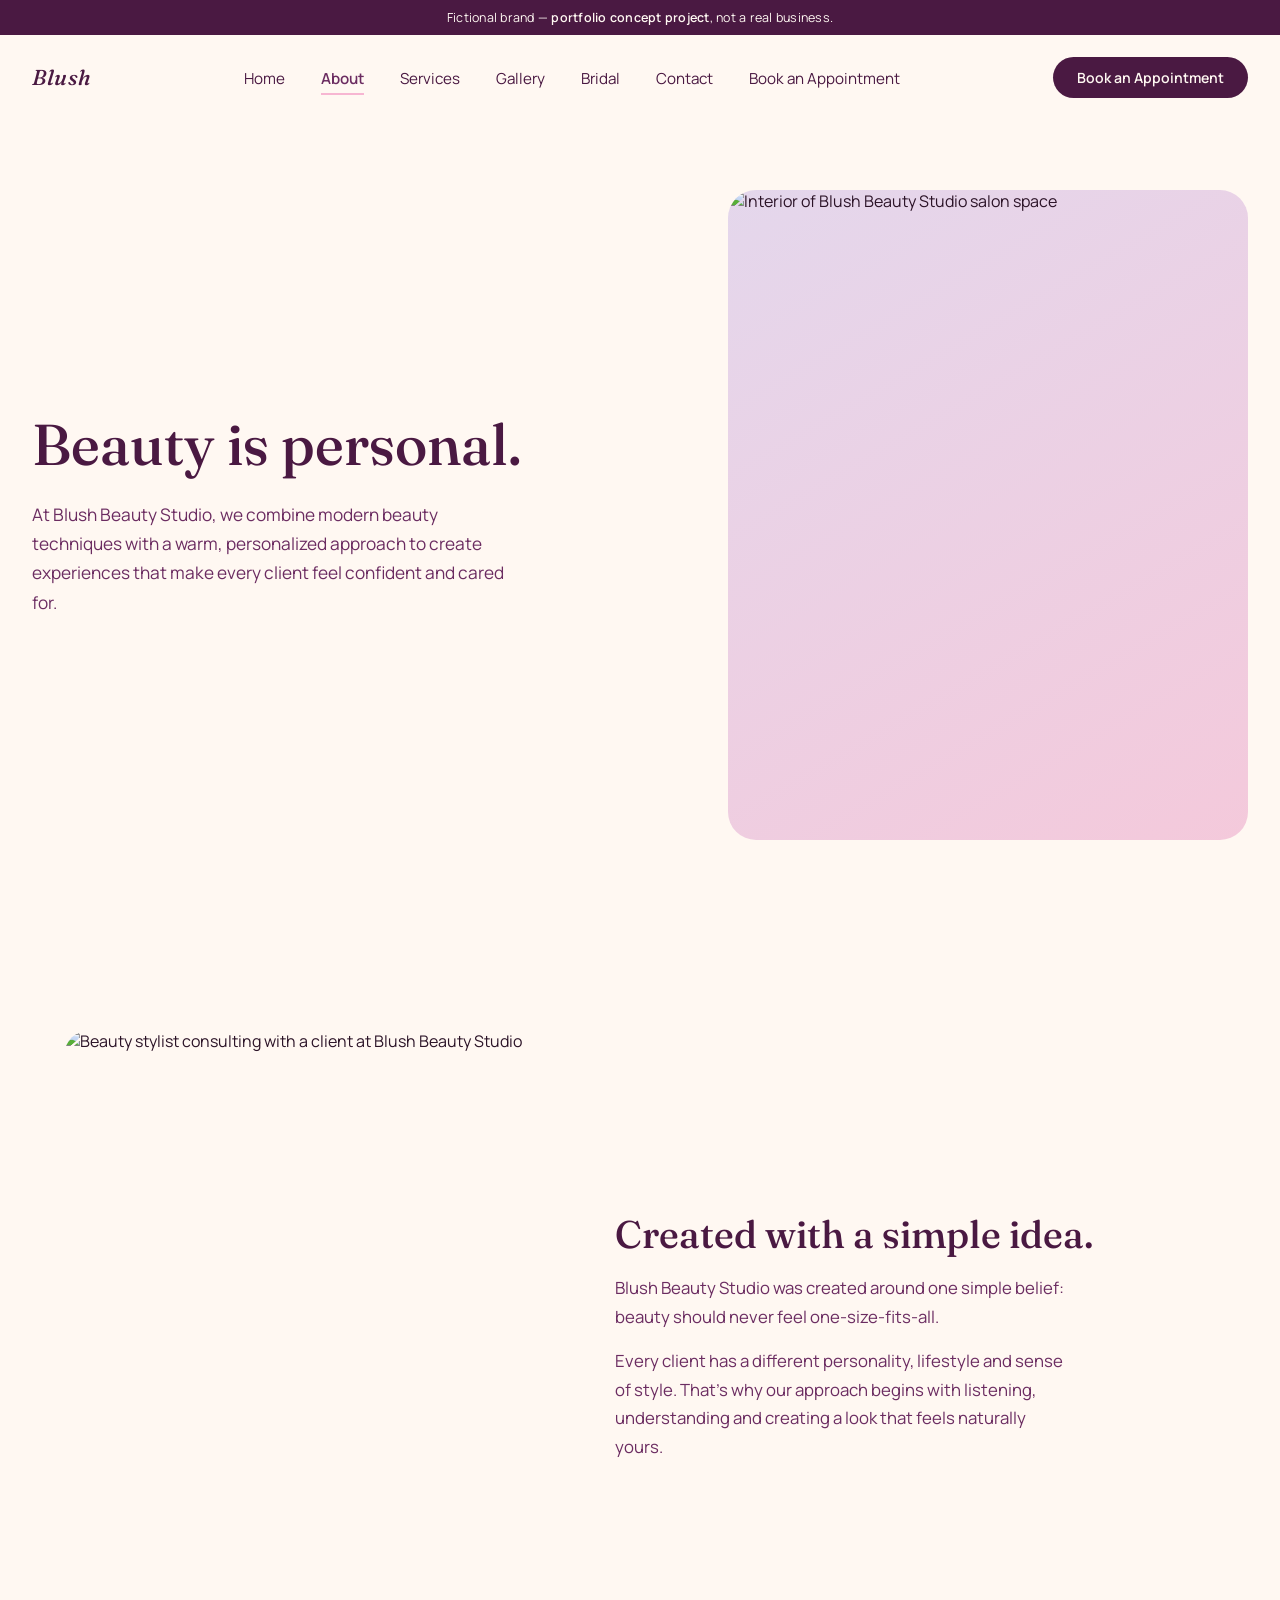
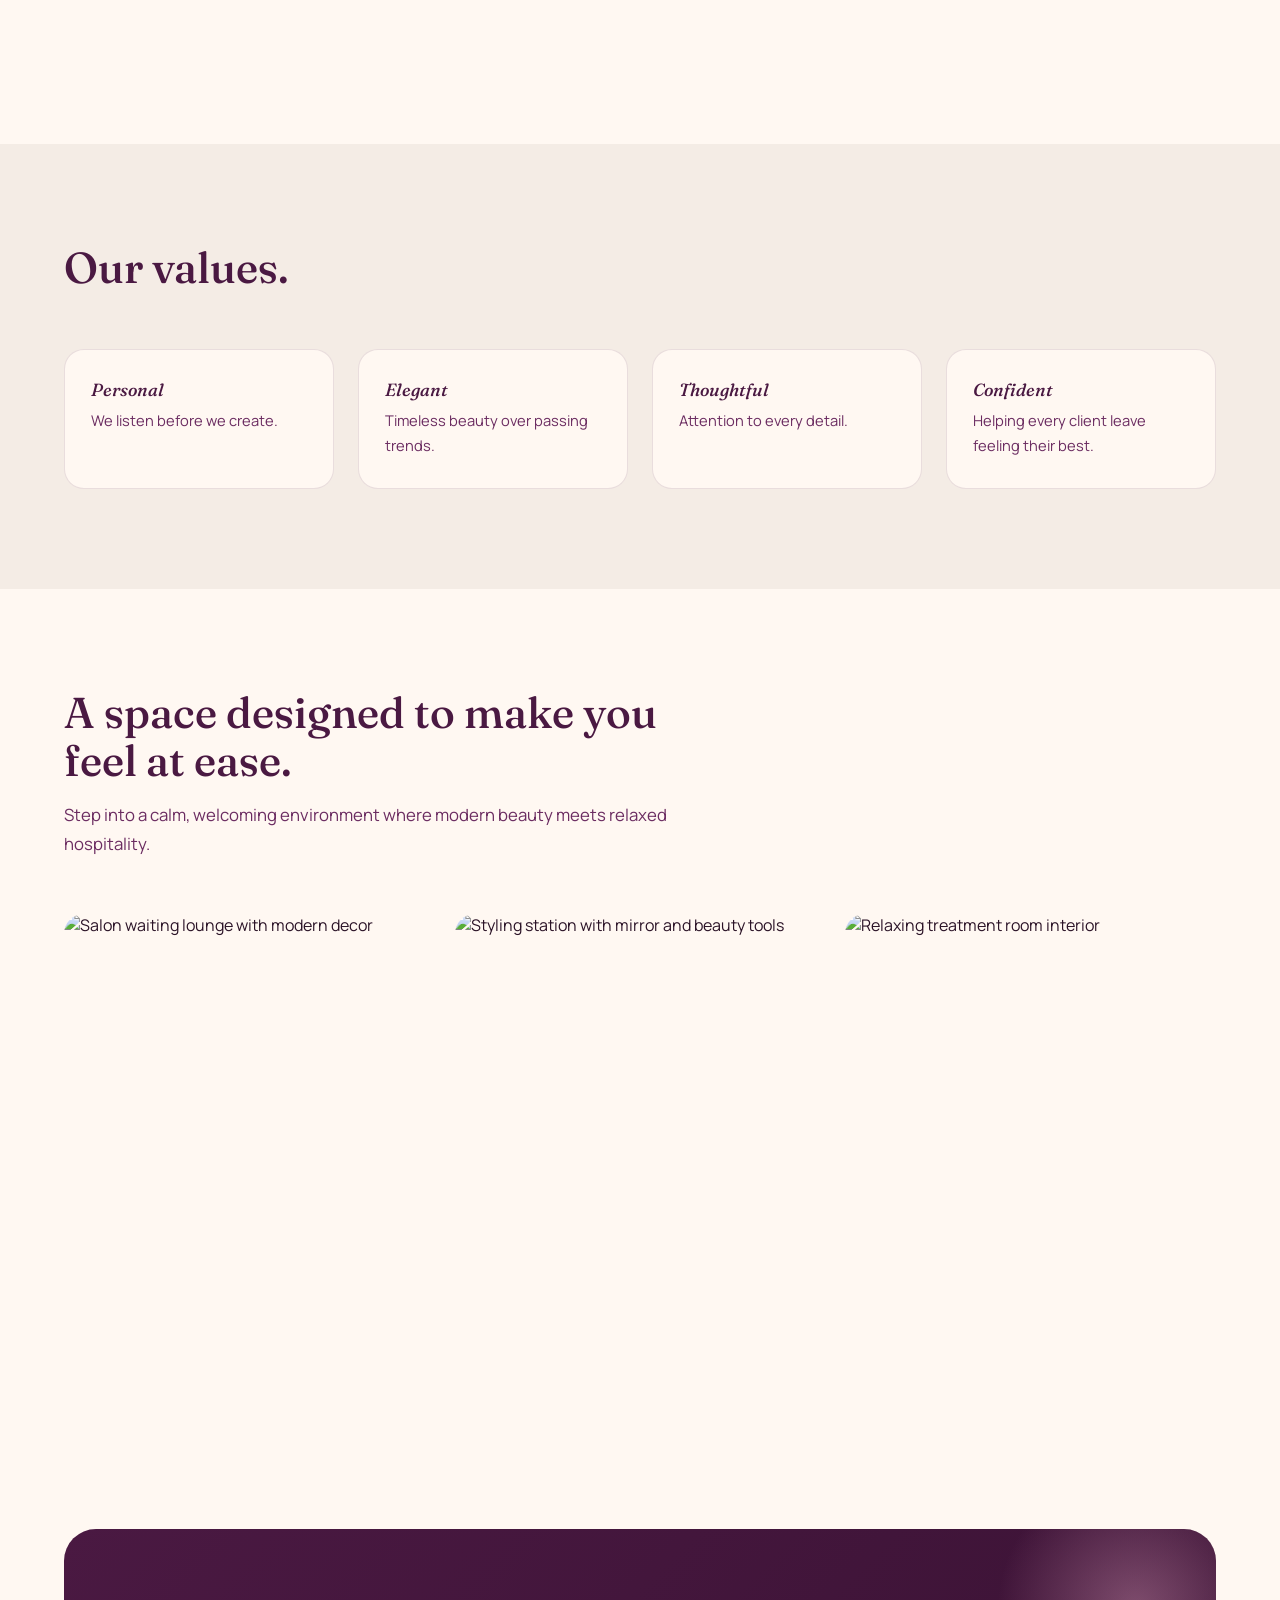
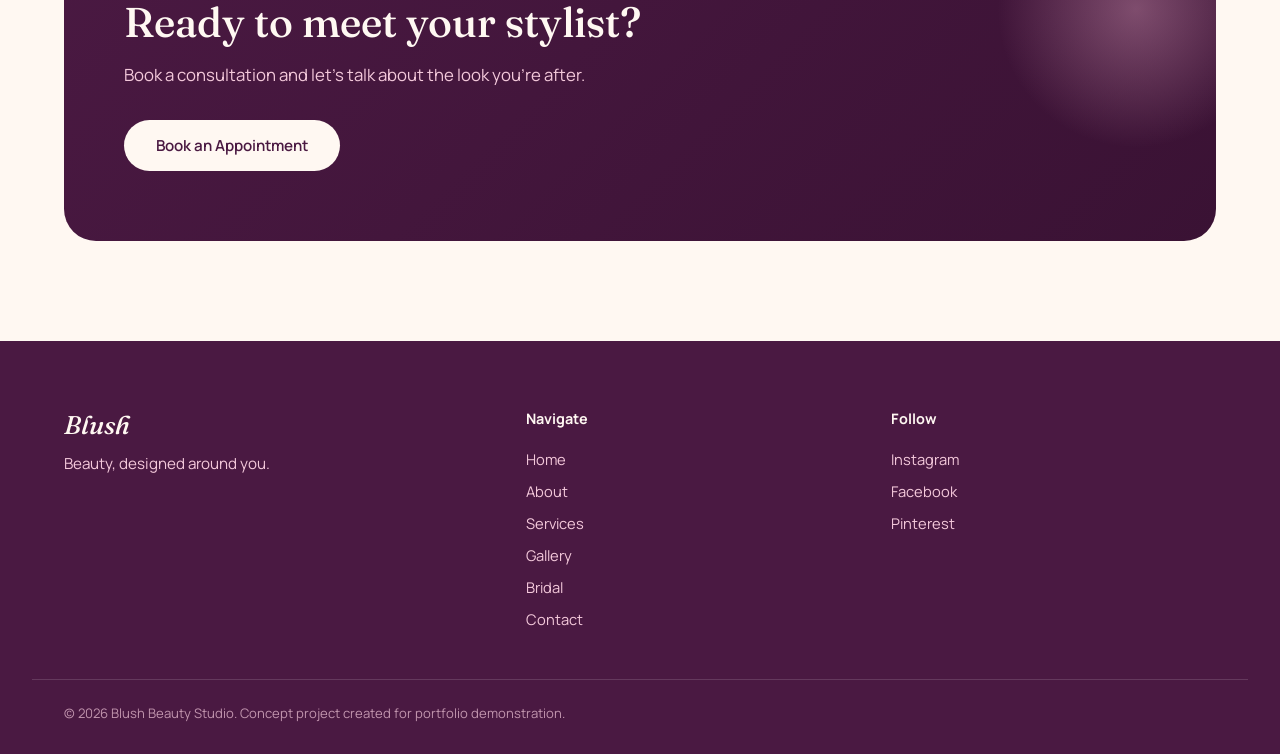
==== about.html @ 80324c6f "first commit" ====
<!doctype html>
<html lang="en">
  <head>
    <meta charset="UTF-8" />
    <meta name="viewport" content="width=device-width, initial-scale=1.0" />
    <title>About — Blush Beauty Studio</title>
    <link rel="stylesheet" href="css/style.css" />
  </head>
  <body>
    <div class="concept-banner">
      Fictional brand — <strong>portfolio concept project</strong>, not a real
      business.
    </div>

    <header>
      <nav class="site-nav">
        <a href="index.html" class="brand">Blush</a>
        <ul class="nav-links">
          <li><a href="index.html">Home</a></li>
          <li><a href="about.html" class="active">About</a></li>
          <li><a href="services.html">Services</a></li>
          <li><a href="gallery.html">Gallery</a></li>
          <li><a href="bridal.html">Bridal</a></li>
          <li><a href="contact.html">Contact</a></li>
          <li>
            <a href="contact.html" class="nav-cta-mobile"
              >Book an Appointment</a
            >
          </li>
        </ul>
        <a href="contact.html" class="nav-cta">Book an Appointment</a>
        <button class="nav-toggle" aria-label="Toggle menu">
          <span></span><span></span><span></span>
        </button>
      </nav>
    </header>

    <main>
      <section class="page-hero hero-reveal reveal">
        <div class="copy">
          <h1>Beauty is personal.</h1>
          <p>
            At Blush Beauty Studio, we combine modern beauty techniques with a
            warm, personalized approach to create experiences that make every
            client feel confident and cared for.
          </p>
        </div>
        <div class="media">
          <!-- Replace with: about-hero.jpg (1920x1000) -->
          <img
            src="https://i.pinimg.com/736x/67/24/7a/67247a340762b5713df245787e3d7a19.jpg"
            alt="Interior of Blush Beauty Studio salon space"
          />
        </div>
      </section>

      <section class="section">
        <div class="wrap intro-split reveal">
          <div class="copy" style="order: 2">
            <h2>Created with a simple idea.</h2>
            <p>
              Blush Beauty Studio was created around one simple belief: beauty
              should never feel one-size-fits-all.
            </p>
            <p style="margin-top: 16px">
              Every client has a different personality, lifestyle and sense of
              style. That's why our approach begins with listening,
              understanding and creating a look that feels naturally yours.
            </p>
          </div>
          <div class="media" style="order: 1">
            <!-- Replace with: about-story.jpg (800x1000) -->
            <img
              src="https://i.pinimg.com/736x/90/01/ba/9001bab075b74a678b6148d2be72bc23.jpg"
              alt="Beauty stylist consulting with a client at Blush Beauty Studio"
            />
          </div>
        </div>
      </section>

      <section class="section neutral">
        <div class="wrap">
          <div class="section-head reveal"><h2>Our values.</h2></div>
          <div class="card-grid reveal-stagger reveal">
            <div class="value-card">
              <h3>Personal</h3>
              <p>We listen before we create.</p>
            </div>
            <div class="value-card">
              <h3>Elegant</h3>
              <p>Timeless beauty over passing trends.</p>
            </div>
            <div class="value-card">
              <h3>Thoughtful</h3>
              <p>Attention to every detail.</p>
            </div>
            <div class="value-card">
              <h3>Confident</h3>
              <p>Helping every client leave feeling their best.</p>
            </div>
          </div>
        </div>
      </section>

      <section class="section">
        <div class="wrap">
          <div class="section-head reveal">
            <h2>A space designed to make you feel at ease.</h2>
            <p>
              Step into a calm, welcoming environment where modern beauty meets
              relaxed hospitality.
            </p>
          </div>
          <div class="card-grid cols-3 reveal-stagger reveal" style="gap: 20px">
            <div
              style="border-radius: 20px; overflow: hidden; aspect-ratio: 3/4"
            >
              <!-- Replace with: studio-interior-1.jpg -->
              <img
                src="https://i.pinimg.com/1200x/96/d8/fe/96d8fe6981b5cbb96bf2c411d0aa2d45.jpg"
                alt="Salon waiting lounge with modern decor"
                style="width: 100%; height: 100%; object-fit: cover"
              />
            </div>
            <div
              style="border-radius: 20px; overflow: hidden; aspect-ratio: 3/4"
            >
              <!-- Replace with: studio-interior-2.jpg -->
              <img
                src="https://i.pinimg.com/1200x/57/a5/d7/57a5d7e289c729a6f6707679792bd7af.jpg"
                alt="Styling station with mirror and beauty tools"
                style="width: 100%; height: 100%; object-fit: cover"
              />
            </div>
            <div
              style="border-radius: 20px; overflow: hidden; aspect-ratio: 3/4"
            >
              <!-- Replace with: studio-interior-3.jpg -->
              <img
                src="https://i.pinimg.com/736x/b1/0e/e1/b10ee1a598ccfbefe03b6f130de6119e.jpg"
                alt="Relaxing treatment room interior"
                style="width: 100%; height: 100%; object-fit: cover"
              />
            </div>
          </div>
        </div>
      </section>

      <section class="section" style="padding-top: 20px">
        <div class="wrap">
          <div class="cta-band reveal">
            <h2>Ready to meet your stylist?</h2>
            <p>
              Book a consultation and let's talk about the look you're after.
            </p>
            <div class="btn-row">
              <a href="contact.html" class="btn btn-light"
                >Book an Appointment</a
              >
            </div>
          </div>
        </div>
      </section>
    </main>

    <footer class="site-footer">
      <div class="wrap footer-top">
        <div class="footer-brand">
          <h3>Blush</h3>
          <p>Beauty, designed around you.</p>
        </div>
        <div class="footer-col">
          <h4>Navigate</h4>
          <a href="index.html">Home</a><a href="about.html">About</a
          ><a href="services.html">Services</a>
          <a href="gallery.html">Gallery</a><a href="bridal.html">Bridal</a
          ><a href="contact.html">Contact</a>
        </div>
        <div class="footer-col">
          <h4>Follow</h4>
          <a href="#">Instagram</a><a href="#">Facebook</a
          ><a href="#">Pinterest</a>
        </div>
      </div>
      <div class="wrap footer-bottom">
        <p>
          © 2026 Blush Beauty Studio. Concept project created for portfolio
          demonstration.
        </p>
      </div>
    </footer>

    <script src="js/main.js"></script>
  </body>
</html>
---- css/style.css ----
/* =========================================================
   BLUSH BEAUTY STUDIO — shared stylesheet
   Portfolio concept project (fictional brand)
   ========================================================= */

@import url("https://fonts.googleapis.com/css2?family=Fraunces:ital,opsz,wght@0,9..144,300;0,9..144,400;0,9..144,500;0,9..144,600;1,9..144,400;1,9..144,500&family=Manrope:wght@400;500;600;700&display=swap");

:root {
  /* ---- palette ---- */
  --cream: #fff8f2;
  --cream-deep: #f7efe6;
  --neutral: #f4ece5;
  --plum: #4a1942;
  --plum-soft: #6b2c61;
  --pink: #f7b6d2;
  --pink-dim: #f4c9db;
  --lavender: #cdb4db;
  --lavender-dim: #e4d7ec;
  --ink: #2b1327;
  --line: rgba(74, 25, 66, 0.12);

  /* ---- type ---- */
  --serif: "Fraunces", "Iowan Old Style", serif;
  --sans: "Manrope", -apple-system, BlinkMacSystemFont, "Segoe UI", sans-serif;

  /* ---- motion ---- */
  --ease: cubic-bezier(0.22, 0.7, 0.2, 1);
}

* {
  box-sizing: border-box;
}
html {
  scroll-behavior: smooth;
}
body {
  margin: 0;
  font-family: var(--sans);
  color: var(--ink);
  background: var(--cream);
  -webkit-font-smoothing: antialiased;
  overflow-x: hidden;
}
img {
  max-width: 100%;
  display: block;
}
a {
  color: inherit;
  text-decoration: none;
}
ul {
  margin: 0;
  padding: 0;
  list-style: none;
}
button {
  font-family: inherit;
  cursor: pointer;
  border: none;
  background: none;
}
h1,
h2,
h3,
h4 {
  font-family: var(--serif);
  margin: 0;
  font-weight: 500;
  color: var(--plum);
  line-height: 1.12;
}
p {
  margin: 0;
  line-height: 1.7;
}

@media (prefers-reduced-motion: reduce) {
  * {
    animation-duration: 0.001ms !important;
    animation-iteration-count: 1 !important;
    transition-duration: 0.001ms !important;
    scroll-behavior: auto !important;
  }
}

:focus-visible {
  outline: 2px solid var(--plum);
  outline-offset: 3px;
  border-radius: 2px;
}

.wrap {
  max-width: 1240px;
  margin: 0 auto;
  padding: 0 32px;
}
@media (max-width: 640px) {
  .wrap {
    padding: 0 22px;
  }
}

.eyebrow-mark {
  color: var(--plum-soft);
}

/* ---------------------------------------------------------
   PORTFOLIO NOTICE BANNER
   --------------------------------------------------------- */
.concept-banner {
  background: var(--plum);
  color: var(--cream);
  text-align: center;
  font-size: 0.78rem;
  letter-spacing: 0.02em;
  padding: 9px 20px;
  font-family: var(--sans);
}
.concept-banner strong {
  font-weight: 600;
}

/* ---------------------------------------------------------
   NAVIGATION
   --------------------------------------------------------- */
.site-nav {
  position: sticky;
  top: 0;
  z-index: 500;
  display: flex;
  align-items: center;
  justify-content: space-between;
  padding: 22px 32px;
  transition:
    background 0.45s var(--ease),
    padding 0.45s var(--ease),
    box-shadow 0.45s var(--ease);
  background: transparent;
}
.site-nav.scrolled {
  background: rgba(255, 248, 242, 0.9);
  backdrop-filter: blur(10px);
  padding: 14px 32px;
  box-shadow: 0 1px 0 var(--line);
}
.brand {
  font-family: var(--serif);
  font-style: italic;
  font-weight: 500;
  font-size: 1.35rem;
  color: var(--plum);
  letter-spacing: 0.01em;
}
.nav-links {
  display: flex;
  gap: 36px;
  align-items: center;
}
.nav-links a {
  font-size: 0.95rem;
  color: var(--plum);
  position: relative;
  padding: 4px 0;
  transition: color 0.25s;
}
.nav-links a::after {
  content: "";
  position: absolute;
  left: 0;
  bottom: -2px;
  width: 0;
  height: 1.5px;
  background: var(--pink);
  transition: width 0.3s var(--ease);
}
.nav-links a:hover::after,
.nav-links a.active::after {
  width: 100%;
}
.nav-links a.active {
  color: var(--plum-soft);
  font-weight: 600;
}
.nav-cta {
  background: var(--plum);
  color: var(--cream);
  padding: 11px 24px;
  border-radius: 999px;
  font-size: 0.88rem;
  font-weight: 600;
  transition:
    background 0.3s,
    transform 0.3s;
}
.nav-cta:hover {
  background: var(--plum-soft);
  transform: translateY(-1px);
}

.nav-toggle {
  display: none;
  flex-direction: column;
  gap: 5px;
  width: 26px;
  z-index: 600;
}
.nav-toggle span {
  height: 2px;
  width: 100%;
  background: var(--plum);
  border-radius: 2px;
  transition:
    transform 0.3s var(--ease),
    opacity 0.3s;
}
.nav-toggle.open span:nth-child(1) {
  transform: translateY(7px) rotate(45deg);
}
.nav-toggle.open span:nth-child(2) {
  opacity: 0;
}
.nav-toggle.open span:nth-child(3) {
  transform: translateY(-7px) rotate(-45deg);
}

@media (max-width: 900px) {
  .nav-links {
    position: fixed;
    inset: 0;
    top: 0;
    background: var(--plum);
    flex-direction: column;
    justify-content: center;
    gap: 30px;
    transform: translateX(100%);
    transition: transform 0.5s var(--ease);
    z-index: 550;
  }
  .nav-links.open {
    transform: translateX(0);
  }
  .nav-links a {
    color: var(--cream);
    font-family: var(--serif);
    font-size: 1.6rem;
  }
  .nav-links a::after {
    background: var(--pink);
  }
  .nav-cta {
    display: none;
  }
  .nav-links .nav-cta-mobile {
    display: inline-block;
    background: var(--pink);
    color: var(--plum);
    margin-top: 10px;
    padding: 12px 30px;
    border-radius: 999px;
    font-family: var(--sans);
    font-size: 1rem;
  }
  .nav-toggle {
    display: flex;
  }
}

/* ---------------------------------------------------------
   BUTTONS
   --------------------------------------------------------- */
.btn {
  display: inline-flex;
  align-items: center;
  gap: 10px;
  padding: 15px 32px;
  border-radius: 999px;
  font-size: 0.95rem;
  font-weight: 600;
  transition:
    transform 0.35s var(--ease),
    background 0.35s,
    color 0.35s,
    box-shadow 0.35s;
}
.btn-primary {
  background: var(--plum);
  color: var(--cream);
}
.btn-primary:hover {
  background: var(--plum-soft);
  transform: translateY(-2px);
  box-shadow: 0 10px 24px rgba(74, 25, 66, 0.25);
}
.btn-outline {
  border: 1.5px solid var(--plum);
  color: var(--plum);
}
.btn-outline:hover {
  background: var(--plum);
  color: var(--cream);
  transform: translateY(-2px);
}
.btn-light {
  background: var(--cream);
  color: var(--plum);
}
.btn-light:hover {
  background: var(--pink);
  transform: translateY(-2px);
}
.btn-row {
  display: flex;
  gap: 16px;
  flex-wrap: wrap;
}

/* ---------------------------------------------------------
   REVEAL ANIMATION
   --------------------------------------------------------- */
.reveal {
  opacity: 0;
  transform: translateY(26px);
  transition:
    opacity 0.8s var(--ease),
    transform 0.8s var(--ease);
}
.reveal.in {
  opacity: 1;
  transform: translateY(0);
}
.reveal-stagger > * {
  opacity: 0;
  transform: translateY(20px);
  transition:
    opacity 0.7s var(--ease),
    transform 0.7s var(--ease);
}
.reveal-stagger.in > * {
  opacity: 1;
  transform: translateY(0);
}
.reveal-stagger.in > *:nth-child(1) {
  transition-delay: 0.05s;
}
.reveal-stagger.in > *:nth-child(2) {
  transition-delay: 0.15s;
}
.reveal-stagger.in > *:nth-child(3) {
  transition-delay: 0.25s;
}
.reveal-stagger.in > *:nth-child(4) {
  transition-delay: 0.35s;
}

/* ---------------------------------------------------------
   HERO (generic, page-level)
   --------------------------------------------------------- */
.page-hero {
  padding: 70px 32px 90px;
  display: grid;
  grid-template-columns: 1.1fr 0.9fr;
  gap: 60px;
  align-items: center;
}
.page-hero .copy h1 {
  font-size: clamp(2.6rem, 5vw, 3.6rem);
}
.page-hero .copy p {
  margin-top: 22px;
  font-size: 1.08rem;
  max-width: 480px;
  color: var(--plum-soft);
}
.page-hero .media {
  border-radius: 28px;
  overflow: hidden;
  position: relative;
  aspect-ratio: 4/5;
  background: linear-gradient(150deg, var(--lavender-dim), var(--pink-dim));
}
.page-hero .media img {
  width: 100%;
  height: 100%;
  object-fit: cover;
  transition: transform 8s var(--ease);
}
@media (max-width: 900px) {
  .page-hero {
    grid-template-columns: 1fr;
    padding: 50px 22px 60px;
    text-align: left;
  }
  .page-hero .media {
    aspect-ratio: 4/3;
    order: -1;
  }
}

/* ---------------------------------------------------------
   SECTION HELPERS
   --------------------------------------------------------- */
.section {
  padding: 100px 32px;
}
.section.tight {
  padding: 70px 32px;
}
.section.plum {
  background: var(--plum);
  color: var(--cream);
}
.section.plum h2,
.section.plum h3 {
  color: var(--cream);
}
.section.neutral {
  background: var(--neutral);
}
.section-head {
  max-width: 640px;
  margin-bottom: 56px;
}
.section-head h2 {
  font-size: clamp(2rem, 3.4vw, 2.7rem);
}
.section-head p {
  margin-top: 16px;
  font-size: 1.05rem;
  color: var(--plum-soft);
}
.section.plum .section-head p {
  color: var(--pink-dim);
}
@media (max-width: 640px) {
  .section {
    padding: 64px 22px;
  }
  .section.tight {
    padding: 50px 22px;
  }
}

/* ---------------------------------------------------------
   CARDS — services / values / features
   --------------------------------------------------------- */
.card-grid {
  display: grid;
  grid-template-columns: repeat(4, 1fr);
  gap: 24px;
}
.card-grid.cols-3 {
  grid-template-columns: repeat(3, 1fr);
}
@media (max-width: 1024px) {
  .card-grid,
  .card-grid.cols-3 {
    grid-template-columns: repeat(2, 1fr);
  }
}
@media (max-width: 640px) {
  .card-grid,
  .card-grid.cols-3 {
    grid-template-columns: 1fr;
  }
}

.service-card {
  background: var(--cream);
  border-radius: 22px;
  overflow: hidden;
  border: 1px solid var(--line);
  transition:
    transform 0.4s var(--ease),
    box-shadow 0.4s var(--ease);
}
.service-card:hover {
  transform: translateY(-6px);
  box-shadow: 0 22px 40px rgba(74, 25, 66, 0.13);
}
.service-card .thumb {
  aspect-ratio: 4/3;
  overflow: hidden;
}
.service-card .thumb img {
  width: 100%;
  height: 100%;
  object-fit: cover;
  transition: transform 0.7s var(--ease);
}
.service-card:hover .thumb img {
  transform: scale(1.08);
}
.service-card .body {
  padding: 24px 22px 28px;
}
.service-card .body h3 {
  font-size: 1.2rem;
  margin-bottom: 10px;
}
.service-card .body p {
  font-size: 0.94rem;
  color: var(--plum-soft);
}

.feature-card {
  padding: 34px 28px;
  border-radius: 22px;
  background: var(--neutral);
  border-top: 3px solid var(--pink);
}
.feature-card h3 {
  font-size: 1.15rem;
  margin-bottom: 10px;
}
.feature-card p {
  font-size: 0.94rem;
  color: var(--plum-soft);
}
.feature-card:nth-child(2) {
  border-top-color: var(--lavender);
}
.feature-card:nth-child(3) {
  border-top-color: var(--plum);
}

.value-card {
  padding: 30px 26px;
  border-radius: 20px;
  background: var(--cream);
  border: 1px solid var(--line);
}
.value-card h3 {
  font-size: 1.1rem;
  margin-bottom: 8px;
  font-style: italic;
}
.value-card p {
  font-size: 0.92rem;
  color: var(--plum-soft);
}

/* ---------------------------------------------------------
   IMAGE GRID / GALLERY PREVIEW
   --------------------------------------------------------- */
.media-grid {
  display: grid;
  grid-template-columns: repeat(4, 1fr);
  grid-auto-rows: 220px;
  gap: 18px;
}
.media-grid .cell {
  border-radius: 20px;
  overflow: hidden;
  position: relative;
}
.media-grid .cell.tall {
  grid-row: span 2;
}
.media-grid .cell.wide {
  grid-column: span 2;
}
.media-grid .cell img {
  width: 100%;
  height: 100%;
  object-fit: cover;
  transition: transform 0.6s var(--ease);
}
.media-grid .cell:hover img {
  transform: scale(1.06);
}
.media-grid .cell .tag {
  position: absolute;
  left: 14px;
  bottom: 14px;
  background: rgba(255, 248, 242, 0.92);
  color: var(--plum);
  font-size: 0.78rem;
  padding: 6px 14px;
  border-radius: 999px;
  font-weight: 600;
}
@media (max-width: 900px) {
  .media-grid {
    grid-template-columns: repeat(2, 1fr);
    grid-auto-rows: 180px;
  }
  .media-grid .cell.wide {
    grid-column: span 2;
  }
}

/* ---------------------------------------------------------
   CTA BANDS
   --------------------------------------------------------- */
.cta-band {
  border-radius: 32px;
  padding: 70px 60px;
  text-align: left;
  background: linear-gradient(135deg, var(--plum) 0%, #3a1234 100%);
  color: var(--cream);
  position: relative;
  overflow: hidden;
}
.cta-band::after {
  content: "";
  position: absolute;
  right: -60px;
  top: -60px;
  width: 280px;
  height: 280px;
  background: radial-gradient(circle, var(--pink) 0%, transparent 70%);
  opacity: 0.35;
}
.cta-band h2 {
  color: var(--cream);
  font-size: clamp(1.9rem, 3.6vw, 2.6rem);
  max-width: 600px;
}
.cta-band p {
  color: var(--pink-dim);
  margin-top: 16px;
  max-width: 520px;
  font-size: 1.05rem;
}
.cta-band .btn-row {
  margin-top: 30px;
  position: relative;
  z-index: 2;
}
@media (max-width: 640px) {
  .cta-band {
    padding: 44px 28px;
  }
}

/* ---------------------------------------------------------
   TIMELINE (bridal — legitimate sequence)
   --------------------------------------------------------- */
.timeline {
  position: relative;
  padding-left: 40px;
}
.timeline::before {
  content: "";
  position: absolute;
  left: 9px;
  top: 6px;
  bottom: 6px;
  width: 2px;
  background: var(--line);
}
.timeline-step {
  position: relative;
  padding-bottom: 48px;
}
.timeline-step:last-child {
  padding-bottom: 0;
}
.timeline-step::before {
  content: "";
  position: absolute;
  left: -40px;
  top: 2px;
  width: 20px;
  height: 20px;
  border-radius: 50%;
  background: var(--cream);
  border: 2.5px solid var(--pink);
}
.timeline-step h3 {
  font-size: 1.25rem;
  margin-bottom: 8px;
}
.timeline-step p {
  color: var(--plum-soft);
  max-width: 480px;
}
.timeline-step .step-index {
  font-size: 0.82rem;
  color: var(--plum-soft);
  letter-spacing: 0.03em;
  margin-bottom: 6px;
  display: block;
}

/* ---------------------------------------------------------
   FOOTER
   --------------------------------------------------------- */
.site-footer {
  background: var(--plum);
  color: var(--pink-dim);
  padding: 70px 32px 30px;
}
.footer-top {
  display: grid;
  grid-template-columns: 1.3fr 1fr 1fr;
  gap: 40px;
  padding-bottom: 44px;
  border-bottom: 1px solid rgba(255, 255, 255, 0.14);
}
.footer-brand h3 {
  color: var(--cream);
  font-style: italic;
  font-size: 1.6rem;
}
.footer-brand p {
  margin-top: 12px;
  color: var(--pink-dim);
  font-size: 0.95rem;
  max-width: 280px;
}
.footer-col h4 {
  color: var(--cream);
  font-family: var(--sans);
  font-size: 0.9rem;
  font-weight: 700;
  margin-bottom: 16px;
}
.footer-col a {
  display: block;
  padding: 6px 0;
  font-size: 0.92rem;
  color: var(--pink-dim);
  transition: color 0.25s;
}
.footer-col a:hover {
  color: var(--cream);
}
.footer-bottom {
  display: flex;
  justify-content: space-between;
  align-items: center;
  padding-top: 22px;
  flex-wrap: wrap;
  gap: 14px;
}
.footer-bottom p {
  font-size: 0.82rem;
  color: rgba(244, 201, 219, 0.7);
  max-width: 600px;
}
@media (max-width: 800px) {
  .footer-top {
    grid-template-columns: 1fr;
    gap: 30px;
  }
}

/* ---------------------------------------------------------
   FORM (contact page)
   --------------------------------------------------------- */
.form-grid {
  display: grid;
  grid-template-columns: 1fr 1fr;
  gap: 20px;
}
.field {
  display: flex;
  flex-direction: column;
  gap: 8px;
}
.field.full {
  grid-column: 1/-1;
}
.field label {
  font-size: 0.85rem;
  font-weight: 600;
  color: var(--plum);
}
.field input,
.field select,
.field textarea {
  padding: 14px 16px;
  border-radius: 12px;
  border: 1.5px solid var(--line);
  background: var(--cream);
  font-family: var(--sans);
  font-size: 0.95rem;
  color: var(--ink);
  transition:
    border-color 0.25s,
    box-shadow 0.25s;
}
.field input:focus,
.field select:focus,
.field textarea:focus {
  border-color: var(--pink);
  box-shadow: 0 0 0 3px rgba(247, 182, 210, 0.3);
  outline: none;
}
@media (max-width: 640px) {
  .form-grid {
    grid-template-columns: 1fr;
  }
}

.contact-info-card {
  background: var(--neutral);
  border-radius: 24px;
  padding: 38px 32px;
}
.contact-info-card .row {
  display: flex;
  gap: 16px;
  padding: 18px 0;
  border-bottom: 1px solid var(--line);
}
.contact-info-card .row:last-child {
  border-bottom: none;
}
.contact-info-card .row h4 {
  font-size: 0.85rem;
  color: var(--plum-soft);
  margin-bottom: 4px;
  font-weight: 700;
}
.contact-info-card .row p {
  font-size: 0.98rem;
}
.map-placeholder {
  border-radius: 24px;
  height: 340px;
  margin-top: 60px;
  background:
    repeating-linear-gradient(
      0deg,
      transparent,
      transparent 39px,
      var(--line) 40px
    ),
    repeating-linear-gradient(
      90deg,
      transparent,
      transparent 39px,
      var(--line) 40px
    ),
    var(--cream-deep);
  display: flex;
  align-items: center;
  justify-content: center;
  position: relative;
}
.map-placeholder .pin {
  width: 46px;
  height: 46px;
  border-radius: 50% 50% 50% 0;
  background: var(--plum);
  transform: rotate(-45deg);
  position: relative;
}
.map-placeholder .pin::after {
  content: "";
  position: absolute;
  inset: 12px;
  background: var(--pink);
  border-radius: 50%;
}
.map-placeholder span.label {
  position: absolute;
  bottom: 26px;
  background: var(--cream);
  padding: 8px 18px;
  border-radius: 999px;
  font-size: 0.85rem;
  color: var(--plum-soft);
  box-shadow: 0 6px 16px rgba(74, 25, 66, 0.1);
}

/* ---------------------------------------------------------
   GALLERY PAGE (filter + lightbox)
   --------------------------------------------------------- */
.filter-row {
  display: flex;
  gap: 12px;
  flex-wrap: wrap;
  margin-bottom: 40px;
}
.filter-btn {
  padding: 10px 22px;
  border-radius: 999px;
  border: 1.5px solid var(--line);
  font-size: 0.9rem;
  font-weight: 600;
  color: var(--plum-soft);
  transition: all 0.3s;
}
.filter-btn.active,
.filter-btn:hover {
  background: var(--plum);
  color: var(--cream);
  border-color: var(--plum);
}

.masonry {
  display: grid;
  grid-template-columns: repeat(4, 1fr);
  gap: 18px;
  grid-auto-flow: dense;
}
.masonry .g-item {
  border-radius: 18px;
  overflow: hidden;
  cursor: pointer;
  position: relative;
  grid-row: span 2;
}
.masonry .g-item.short {
  grid-row: span 1;
}
.masonry .g-item.tall {
  grid-row: span 3;
}
.masonry .g-item img {
  width: 100%;
  height: 100%;
  object-fit: cover;
  transition: transform 0.5s var(--ease);
}
.masonry .g-item:hover img {
  transform: scale(1.08);
}
.masonry .g-item.hide {
  display: none;
}
@media (max-width: 1024px) {
  .masonry {
    grid-template-columns: repeat(3, 1fr);
  }
}
@media (max-width: 640px) {
  .masonry {
    grid-template-columns: repeat(2, 1fr);
    gap: 12px;
  }
}

.lightbox {
  position: fixed;
  inset: 0;
  background: rgba(43, 19, 39, 0.94);
  z-index: 900;
  display: flex;
  align-items: center;
  justify-content: center;
  opacity: 0;
  visibility: hidden;
  transition: opacity 0.35s var(--ease);
}
.lightbox.open {
  opacity: 1;
  visibility: visible;
}
.lightbox img {
  max-width: min(88vw, 900px);
  max-height: 82vh;
  border-radius: 14px;
  object-fit: contain;
}
.lightbox .lb-close,
.lightbox .lb-prev,
.lightbox .lb-next {
  position: absolute;
  color: var(--cream);
  font-size: 1.6rem;
  background: rgba(255, 255, 255, 0.12);
  width: 46px;
  height: 46px;
  border-radius: 50%;
  display: flex;
  align-items: center;
  justify-content: center;
  transition: background 0.25s;
}
.lightbox .lb-close:hover,
.lightbox .lb-prev:hover,
.lightbox .lb-next:hover {
  background: rgba(255, 255, 255, 0.25);
}
.lightbox .lb-close {
  top: 26px;
  right: 26px;
}
.lightbox .lb-prev {
  left: 26px;
  top: 50%;
  transform: translateY(-50%);
}
.lightbox .lb-next {
  right: 26px;
  top: 50%;
  transform: translateY(-50%);
}
@media (max-width: 640px) {
  .lightbox .lb-prev {
    left: 10px;
  }
  .lightbox .lb-next {
    right: 10px;
  }
  .lightbox .lb-close {
    top: 14px;
    right: 14px;
  }
}

/* ---------------------------------------------------------
   MISC — trust strip / stats
   --------------------------------------------------------- */
.trust-strip {
  display: flex;
  gap: 14px;
  align-items: center;
  margin-top: 34px;
  font-size: 0.85rem;
  color: var(--plum-soft);
  font-weight: 600;
}
.trust-strip .dot {
  width: 5px;
  height: 5px;
  border-radius: 50%;
  background: var(--pink);
}

.intro-split {
  display: grid;
  grid-template-columns: 0.9fr 1.1fr;
  gap: 60px;
  align-items: center;
}
.intro-split .media {
  border-radius: 26px;
  overflow: hidden;
  aspect-ratio: 4/5;
}
.intro-split .media img {
  width: 100%;
  height: 100%;
  object-fit: cover;
}
.intro-split .copy h2 {
  font-size: clamp(1.9rem, 3vw, 2.5rem);
}
.intro-split .copy p {
  margin-top: 18px;
  color: var(--plum-soft);
  font-size: 1.05rem;
  max-width: 460px;
}
.intro-split .copy .btn {
  margin-top: 26px;
}
@media (max-width: 900px) {
  .intro-split {
    grid-template-columns: 1fr;
  }
}
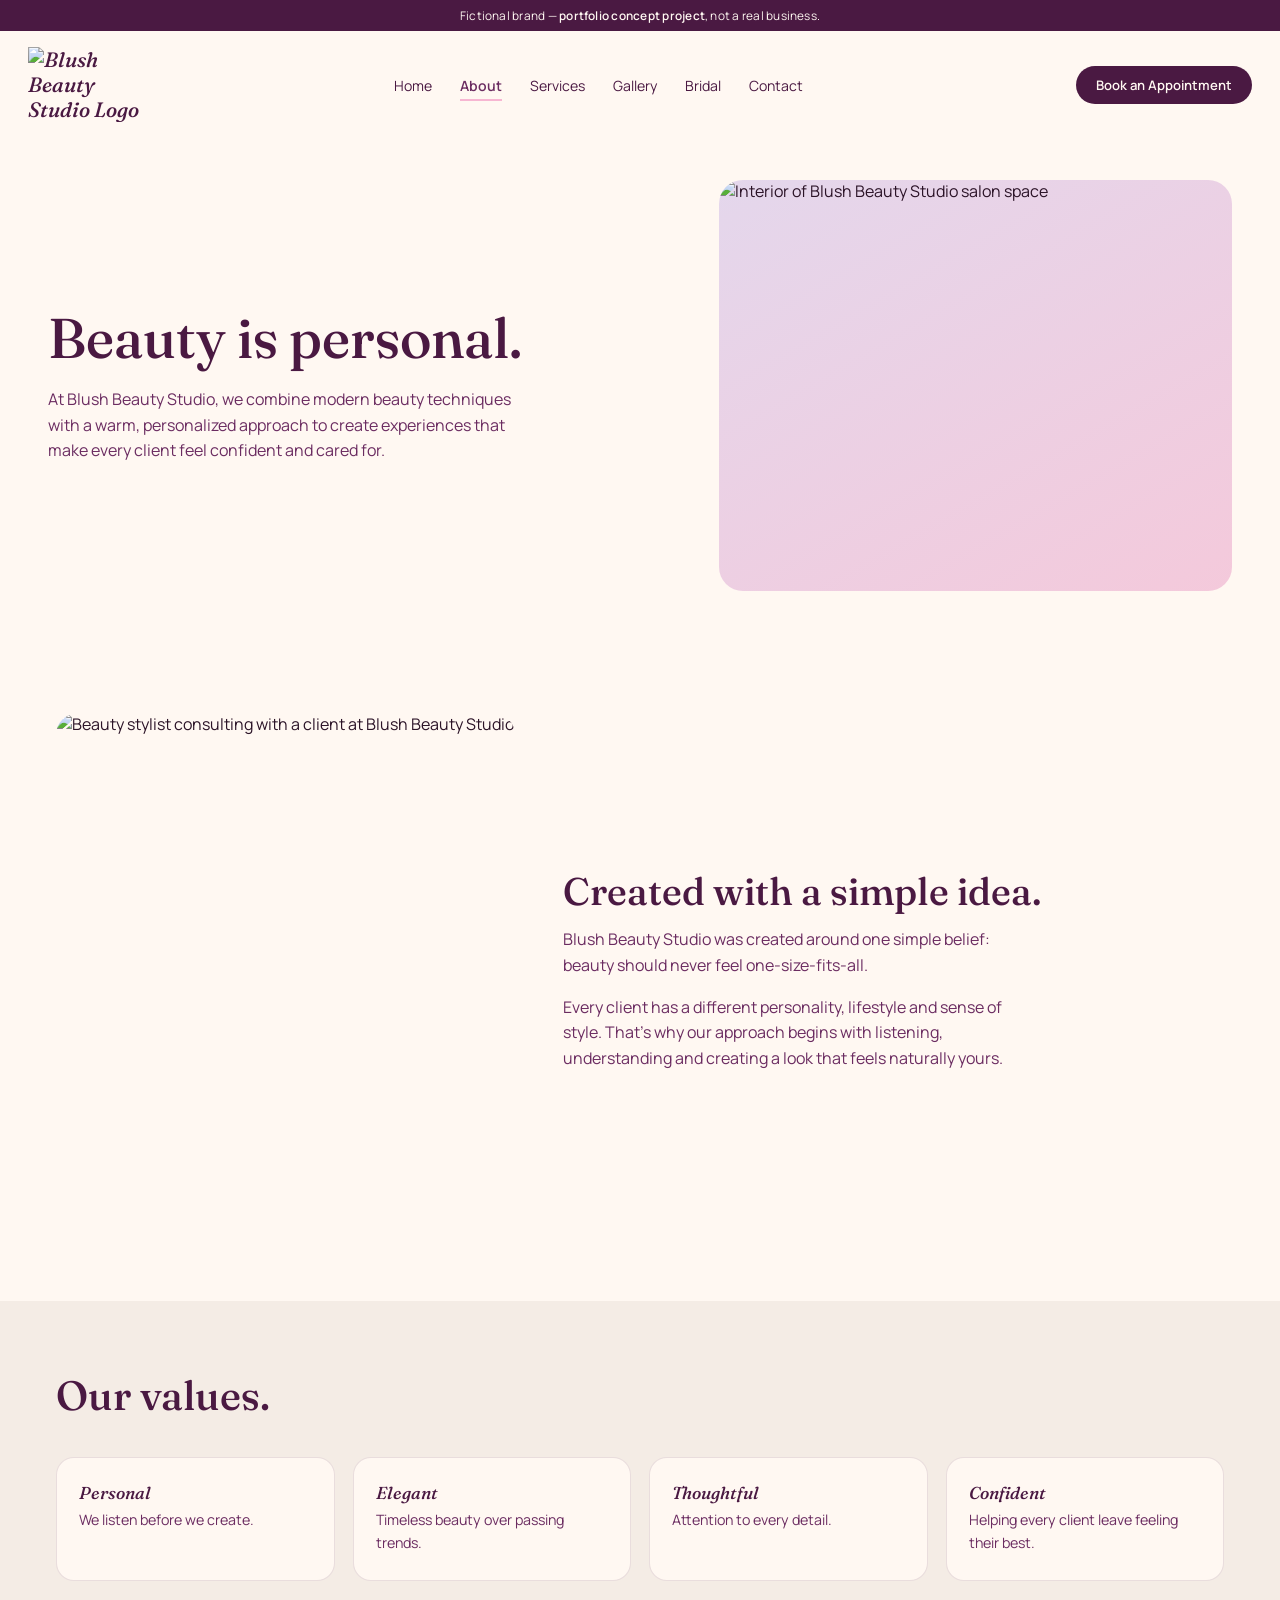
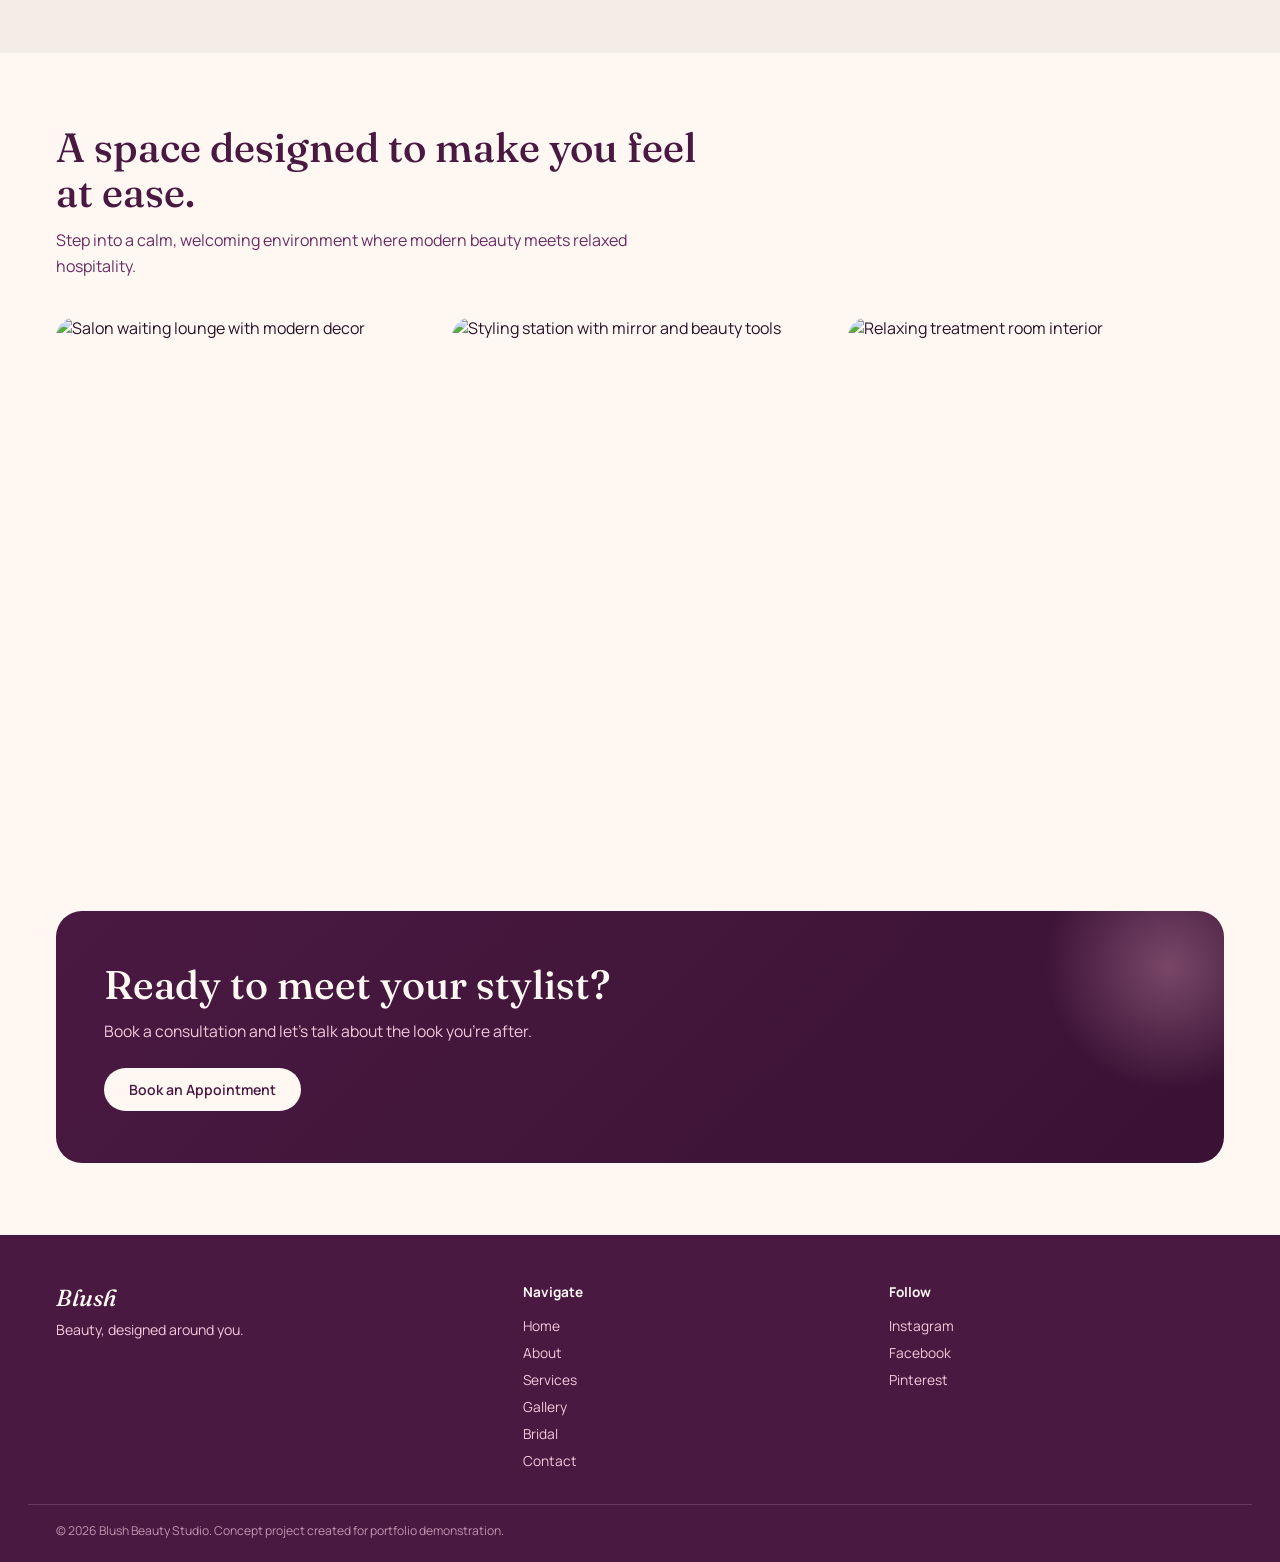
==== commit 8466f516: "styles updated" ====
--- a/about.html
+++ b/about.html
@@ -14,7 +14,9 @@
 
     <header>
       <nav class="site-nav">
-        <a href="index.html" class="brand">Blush</a>
+        <a href="index.html" class="brand">
+          <img src="images/blush-logo.png" alt="Blush Beauty Studio Logo" />
+        </a>
         <ul class="nav-links">
           <li><a href="index.html">Home</a></li>
           <li><a href="about.html" class="active">About</a></li>
--- a/css/style.css
+++ b/css/style.css
@@ -1,12 +1,11 @@
 /* =========================================================
-   BLUSH BEAUTY STUDIO — shared stylesheet
-   Portfolio concept project (fictional brand)
+   BLUSH BEAUTY STUDIO — COMPACT SHARED STYLESHEET
+   Portfolio concept project — fictional brand
    ========================================================= */
 
 @import url("https://fonts.googleapis.com/css2?family=Fraunces:ital,opsz,wght@0,9..144,300;0,9..144,400;0,9..144,500;0,9..144,600;1,9..144,400;1,9..144,500&family=Manrope:wght@400;500;600;700&display=swap");
 
 :root {
-  /* ---- palette ---- */
   --cream: #fff8f2;
   --cream-deep: #f7efe6;
   --neutral: #f4ece5;
@@ -19,20 +18,24 @@
   --ink: #2b1327;
   --line: rgba(74, 25, 66, 0.12);
 
-  /* ---- type ---- */
   --serif: "Fraunces", "Iowan Old Style", serif;
   --sans: "Manrope", -apple-system, BlinkMacSystemFont, "Segoe UI", sans-serif;
 
-  /* ---- motion ---- */
   --ease: cubic-bezier(0.22, 0.7, 0.2, 1);
 }
+
+/* =========================================================
+   RESET
+   ========================================================= */
 
 * {
   box-sizing: border-box;
 }
+
 html {
   scroll-behavior: smooth;
 }
+
 body {
   margin: 0;
   font-family: var(--sans);
@@ -41,25 +44,42 @@
   -webkit-font-smoothing: antialiased;
   overflow-x: hidden;
 }
+
 img {
   max-width: 100%;
   display: block;
 }
+
 a {
   color: inherit;
   text-decoration: none;
 }
+
 ul {
   margin: 0;
   padding: 0;
   list-style: none;
 }
+
+.brand {
+  display: flex;
+  align-items: center;
+}
+
+.brand img {
+  width: 120px;
+  height: auto;
+  display: block;
+  object-fit: contain;
+}
+
 button {
   font-family: inherit;
   cursor: pointer;
   border: none;
   background: none;
 }
+
 h1,
 h2,
 h3,
@@ -70,9 +90,10 @@
   color: var(--plum);
   line-height: 1.12;
 }
+
 p {
   margin: 0;
-  line-height: 1.7;
+  line-height: 1.6;
 }
 
 @media (prefers-reduced-motion: reduce) {
@@ -91,13 +112,15 @@
 }
 
 .wrap {
+  width: 100%;
   max-width: 1240px;
   margin: 0 auto;
-  padding: 0 32px;
-}
+  padding: 0 28px;
+}
+
 @media (max-width: 640px) {
   .wrap {
-    padding: 0 22px;
+    padding: 0 18px;
   }
 }
 
@@ -105,690 +128,1057 @@
   color: var(--plum-soft);
 }
 
-/* ---------------------------------------------------------
-   PORTFOLIO NOTICE BANNER
-   --------------------------------------------------------- */
+/* =========================================================
+   CONCEPT BANNER
+   ========================================================= */
+
 .concept-banner {
   background: var(--plum);
   color: var(--cream);
   text-align: center;
-  font-size: 0.78rem;
+  font-size: 0.74rem;
   letter-spacing: 0.02em;
-  padding: 9px 20px;
-  font-family: var(--sans);
-}
+  padding: 7px 16px;
+}
+
 .concept-banner strong {
   font-weight: 600;
 }
 
-/* ---------------------------------------------------------
+/* =========================================================
    NAVIGATION
-   --------------------------------------------------------- */
+   ========================================================= */
+
 .site-nav {
   position: sticky;
   top: 0;
   z-index: 500;
+
   display: flex;
   align-items: center;
   justify-content: space-between;
-  padding: 22px 32px;
+
+  padding: 16px 28px;
+
+  background: var(--cream);
+
   transition:
-    background 0.45s var(--ease),
-    padding 0.45s var(--ease),
-    box-shadow 0.45s var(--ease);
-  background: transparent;
-}
+    background 0.35s var(--ease),
+    padding 0.35s var(--ease),
+    box-shadow 0.35s var(--ease);
+}
+
 .site-nav.scrolled {
-  background: rgba(255, 248, 242, 0.9);
-  backdrop-filter: blur(10px);
-  padding: 14px 32px;
+  background: rgba(255, 248, 242, 0.94);
+  backdrop-filter: blur(12px);
+  padding: 11px 28px;
   box-shadow: 0 1px 0 var(--line);
 }
+
 .brand {
   font-family: var(--serif);
   font-style: italic;
   font-weight: 500;
-  font-size: 1.35rem;
+  font-size: 1.3rem;
   color: var(--plum);
-  letter-spacing: 0.01em;
-}
+}
+
 .nav-links {
   display: flex;
-  gap: 36px;
+  gap: 28px;
   align-items: center;
 }
+
 .nav-links a {
-  font-size: 0.95rem;
+  font-size: 0.88rem;
   color: var(--plum);
   position: relative;
-  padding: 4px 0;
+  padding: 3px 0;
   transition: color 0.25s;
 }
+
 .nav-links a::after {
   content: "";
   position: absolute;
   left: 0;
-  bottom: -2px;
+  bottom: -3px;
   width: 0;
   height: 1.5px;
   background: var(--pink);
   transition: width 0.3s var(--ease);
 }
+
 .nav-links a:hover::after,
 .nav-links a.active::after {
   width: 100%;
 }
+
 .nav-links a.active {
   color: var(--plum-soft);
   font-weight: 600;
 }
+
 .nav-cta {
   background: var(--plum);
   color: var(--cream);
-  padding: 11px 24px;
+  padding: 10px 20px;
   border-radius: 999px;
-  font-size: 0.88rem;
+  font-size: 0.82rem;
   font-weight: 600;
+
   transition:
     background 0.3s,
     transform 0.3s;
 }
+
 .nav-cta:hover {
   background: var(--plum-soft);
   transform: translateY(-1px);
+}
+
+.nav-cta-mobile {
+  display: none;
 }
 
 .nav-toggle {
   display: none;
   flex-direction: column;
   gap: 5px;
-  width: 26px;
+  width: 25px;
   z-index: 600;
 }
+
 .nav-toggle span {
   height: 2px;
   width: 100%;
   background: var(--plum);
   border-radius: 2px;
+
   transition:
     transform 0.3s var(--ease),
     opacity 0.3s;
 }
+
 .nav-toggle.open span:nth-child(1) {
   transform: translateY(7px) rotate(45deg);
 }
+
 .nav-toggle.open span:nth-child(2) {
   opacity: 0;
 }
+
 .nav-toggle.open span:nth-child(3) {
   transform: translateY(-7px) rotate(-45deg);
 }
 
 @media (max-width: 900px) {
+  .site-nav {
+    padding: 14px 20px;
+  }
+
   .nav-links {
     position: fixed;
     inset: 0;
-    top: 0;
     background: var(--plum);
+
     flex-direction: column;
     justify-content: center;
-    gap: 30px;
+
+    gap: 25px;
+
     transform: translateX(100%);
-    transition: transform 0.5s var(--ease);
+    transition: transform 0.45s var(--ease);
+
     z-index: 550;
   }
+
   .nav-links.open {
     transform: translateX(0);
   }
+
   .nav-links a {
     color: var(--cream);
     font-family: var(--serif);
-    font-size: 1.6rem;
-  }
+    font-size: 1.5rem;
+  }
+
   .nav-links a::after {
     background: var(--pink);
   }
+
   .nav-cta {
     display: none;
   }
+
   .nav-links .nav-cta-mobile {
     display: inline-block;
     background: var(--pink);
     color: var(--plum);
-    margin-top: 10px;
-    padding: 12px 30px;
+
+    margin-top: 8px;
+    padding: 11px 25px;
+
     border-radius: 999px;
+
     font-family: var(--sans);
-    font-size: 1rem;
-  }
+    font-size: 0.95rem;
+  }
+
   .nav-toggle {
     display: flex;
   }
 }
 
-/* ---------------------------------------------------------
+/* =========================================================
    BUTTONS
-   --------------------------------------------------------- */
+   ========================================================= */
+
 .btn {
   display: inline-flex;
   align-items: center;
-  gap: 10px;
-  padding: 15px 32px;
+  justify-content: center;
+  gap: 8px;
+
+  padding: 12px 25px;
+
   border-radius: 999px;
-  font-size: 0.95rem;
+
+  font-size: 0.88rem;
   font-weight: 600;
+
   transition:
-    transform 0.35s var(--ease),
-    background 0.35s,
-    color 0.35s,
-    box-shadow 0.35s;
-}
+    transform 0.3s var(--ease),
+    background 0.3s,
+    color 0.3s,
+    box-shadow 0.3s;
+}
+
 .btn-primary {
   background: var(--plum);
   color: var(--cream);
 }
+
 .btn-primary:hover {
   background: var(--plum-soft);
   transform: translateY(-2px);
-  box-shadow: 0 10px 24px rgba(74, 25, 66, 0.25);
-}
+  box-shadow: 0 10px 22px rgba(74, 25, 66, 0.2);
+}
+
 .btn-outline {
   border: 1.5px solid var(--plum);
   color: var(--plum);
 }
+
 .btn-outline:hover {
   background: var(--plum);
   color: var(--cream);
   transform: translateY(-2px);
 }
+
 .btn-light {
   background: var(--cream);
   color: var(--plum);
 }
+
 .btn-light:hover {
   background: var(--pink);
   transform: translateY(-2px);
 }
+
 .btn-row {
   display: flex;
-  gap: 16px;
+  gap: 12px;
   flex-wrap: wrap;
 }
 
-/* ---------------------------------------------------------
+/* =========================================================
    REVEAL ANIMATION
-   --------------------------------------------------------- */
+   ========================================================= */
+
 .reveal {
   opacity: 0;
-  transform: translateY(26px);
+  transform: translateY(20px);
+
   transition:
-    opacity 0.8s var(--ease),
-    transform 0.8s var(--ease);
-}
+    opacity 0.7s var(--ease),
+    transform 0.7s var(--ease);
+}
+
 .reveal.in {
   opacity: 1;
   transform: translateY(0);
 }
+
 .reveal-stagger > * {
   opacity: 0;
-  transform: translateY(20px);
+  transform: translateY(16px);
+
   transition:
-    opacity 0.7s var(--ease),
-    transform 0.7s var(--ease);
-}
+    opacity 0.6s var(--ease),
+    transform 0.6s var(--ease);
+}
+
 .reveal-stagger.in > * {
   opacity: 1;
   transform: translateY(0);
 }
+
 .reveal-stagger.in > *:nth-child(1) {
-  transition-delay: 0.05s;
-}
+  transition-delay: 0.04s;
+}
+
 .reveal-stagger.in > *:nth-child(2) {
-  transition-delay: 0.15s;
-}
+  transition-delay: 0.1s;
+}
+
 .reveal-stagger.in > *:nth-child(3) {
-  transition-delay: 0.25s;
-}
+  transition-delay: 0.16s;
+}
+
 .reveal-stagger.in > *:nth-child(4) {
-  transition-delay: 0.35s;
-}
-
-/* ---------------------------------------------------------
-   HERO (generic, page-level)
-   --------------------------------------------------------- */
+  transition-delay: 0.22s;
+}
+
+/* =========================================================
+   HERO
+   ========================================================= */
+
 .page-hero {
-  padding: 70px 32px 90px;
+  width: 100%;
+  max-width: 1240px;
+  margin: 0 auto;
+
+  padding: 42px 28px 50px;
+
   display: grid;
-  grid-template-columns: 1.1fr 0.9fr;
-  gap: 60px;
+  grid-template-columns: 1fr 0.82fr;
+
+  gap: 45px;
   align-items: center;
 }
+
+.page-hero .copy {
+  padding-left: 0;
+}
+
 .page-hero .copy h1 {
-  font-size: clamp(2.6rem, 5vw, 3.6rem);
-}
+  font-size: clamp(2.5rem, 4.5vw, 3.5rem);
+  max-width: 620px;
+}
+
 .page-hero .copy p {
-  margin-top: 22px;
-  font-size: 1.08rem;
-  max-width: 480px;
+  margin-top: 18px;
+
+  font-size: 1rem;
+  max-width: 470px;
+
   color: var(--plum-soft);
 }
+
+.page-hero .copy .btn-row {
+  margin-top: 24px !important;
+}
+
 .page-hero .media {
-  border-radius: 28px;
+  border-radius: 24px;
   overflow: hidden;
   position: relative;
-  aspect-ratio: 4/5;
-  background: linear-gradient(150deg, var(--lavender-dim), var(--pink-dim));
-}
+
+  /* IMPORTANT: reduced from 4/5 */
+  aspect-ratio: 5 / 4;
+
+  background: linear-gradient(
+    150deg,
+    var(--lavender-dim),
+    var(--pink-dim)
+  );
+}
+
 .page-hero .media img {
   width: 100%;
   height: 100%;
   object-fit: cover;
+
   transition: transform 8s var(--ease);
 }
+
+.page-hero .media:hover img {
+  transform: scale(1.04);
+}
+
 @media (max-width: 900px) {
   .page-hero {
     grid-template-columns: 1fr;
-    padding: 50px 22px 60px;
-    text-align: left;
-  }
+    gap: 30px;
+
+    padding: 32px 20px 45px;
+  }
+
   .page-hero .media {
-    aspect-ratio: 4/3;
+    aspect-ratio: 16 / 10;
     order: -1;
   }
-}
-
-/* ---------------------------------------------------------
-   SECTION HELPERS
-   --------------------------------------------------------- */
+
+  .page-hero .copy h1 {
+    font-size: clamp(2.3rem, 9vw, 3.2rem);
+  }
+}
+
+/* =========================================================
+   SECTIONS
+   ========================================================= */
+
 .section {
-  padding: 100px 32px;
-}
+  padding: 72px 28px;
+}
+
 .section.tight {
-  padding: 70px 32px;
-}
+  padding: 48px 28px;
+}
+
 .section.plum {
   background: var(--plum);
   color: var(--cream);
 }
+
 .section.plum h2,
 .section.plum h3 {
   color: var(--cream);
 }
+
 .section.neutral {
   background: var(--neutral);
 }
+
 .section-head {
   max-width: 640px;
-  margin-bottom: 56px;
-}
+  margin-bottom: 38px;
+}
+
 .section-head h2 {
-  font-size: clamp(2rem, 3.4vw, 2.7rem);
-}
+  font-size: clamp(1.9rem, 3.2vw, 2.55rem);
+}
+
 .section-head p {
-  margin-top: 16px;
-  font-size: 1.05rem;
+  margin-top: 12px;
+  font-size: 1rem;
   color: var(--plum-soft);
 }
+
 .section.plum .section-head p {
   color: var(--pink-dim);
 }
+
 @media (max-width: 640px) {
   .section {
-    padding: 64px 22px;
-  }
+    padding: 52px 18px;
+  }
+
   .section.tight {
-    padding: 50px 22px;
-  }
-}
-
-/* ---------------------------------------------------------
-   CARDS — services / values / features
-   --------------------------------------------------------- */
+    padding: 40px 18px;
+  }
+
+  .section-head {
+    margin-bottom: 28px;
+  }
+}
+
+/* =========================================================
+   CARD GRID
+   ========================================================= */
+
 .card-grid {
   display: grid;
   grid-template-columns: repeat(4, 1fr);
-  gap: 24px;
-}
+  gap: 18px;
+}
+
 .card-grid.cols-3 {
   grid-template-columns: repeat(3, 1fr);
 }
+
 @media (max-width: 1024px) {
   .card-grid,
   .card-grid.cols-3 {
     grid-template-columns: repeat(2, 1fr);
-  }
-}
+    gap: 16px;
+  }
+}
+
 @media (max-width: 640px) {
   .card-grid,
   .card-grid.cols-3 {
     grid-template-columns: 1fr;
-  }
-}
+    gap: 14px;
+  }
+}
+
+/* =========================================================
+   SERVICE CARDS
+   ========================================================= */
 
 .service-card {
   background: var(--cream);
-  border-radius: 22px;
+
+  border-radius: 18px;
   overflow: hidden;
+
   border: 1px solid var(--line);
+
   transition:
-    transform 0.4s var(--ease),
-    box-shadow 0.4s var(--ease);
-}
+    transform 0.35s var(--ease),
+    box-shadow 0.35s var(--ease);
+}
+
 .service-card:hover {
-  transform: translateY(-6px);
-  box-shadow: 0 22px 40px rgba(74, 25, 66, 0.13);
-}
+  transform: translateY(-5px);
+  box-shadow: 0 18px 32px rgba(74, 25, 66, 0.1);
+}
+
 .service-card .thumb {
-  aspect-ratio: 4/3;
+  aspect-ratio: 4 / 3;
   overflow: hidden;
 }
+
 .service-card .thumb img {
   width: 100%;
   height: 100%;
   object-fit: cover;
-  transition: transform 0.7s var(--ease);
-}
+
+  transition: transform 0.65s var(--ease);
+}
+
 .service-card:hover .thumb img {
-  transform: scale(1.08);
-}
+  transform: scale(1.06);
+}
+
 .service-card .body {
-  padding: 24px 22px 28px;
-}
+  padding: 19px 18px 21px;
+}
+
 .service-card .body h3 {
-  font-size: 1.2rem;
-  margin-bottom: 10px;
-}
+  font-size: 1.12rem;
+  margin-bottom: 7px;
+}
+
 .service-card .body p {
-  font-size: 0.94rem;
+  font-size: 0.88rem;
   color: var(--plum-soft);
 }
 
+/* =========================================================
+   FEATURE CARDS
+   ========================================================= */
+
 .feature-card {
-  padding: 34px 28px;
-  border-radius: 22px;
+  padding: 26px 23px;
+
+  border-radius: 18px;
+
   background: var(--neutral);
+
   border-top: 3px solid var(--pink);
-}
+
+  transition:
+    transform 0.3s var(--ease),
+    box-shadow 0.3s var(--ease);
+}
+
+.feature-card:hover {
+  transform: translateY(-4px);
+  box-shadow: 0 15px 28px rgba(74, 25, 66, 0.08);
+}
+
 .feature-card h3 {
-  font-size: 1.15rem;
-  margin-bottom: 10px;
-}
+  font-size: 1.12rem;
+  margin-bottom: 8px;
+}
+
 .feature-card p {
-  font-size: 0.94rem;
+  font-size: 0.89rem;
   color: var(--plum-soft);
 }
+
 .feature-card:nth-child(2) {
   border-top-color: var(--lavender);
 }
+
 .feature-card:nth-child(3) {
   border-top-color: var(--plum);
 }
 
 .value-card {
-  padding: 30px 26px;
-  border-radius: 20px;
+  padding: 25px 22px;
+
+  border-radius: 18px;
+
   background: var(--cream);
   border: 1px solid var(--line);
 }
+
 .value-card h3 {
-  font-size: 1.1rem;
-  margin-bottom: 8px;
+  font-size: 1.08rem;
+  margin-bottom: 7px;
   font-style: italic;
 }
+
 .value-card p {
-  font-size: 0.92rem;
+  font-size: 0.89rem;
   color: var(--plum-soft);
 }
 
-/* ---------------------------------------------------------
-   IMAGE GRID / GALLERY PREVIEW
-   --------------------------------------------------------- */
+/* =========================================================
+   INTRO SECTION
+   ========================================================= */
+
+.intro-split {
+  display: grid;
+
+  grid-template-columns: 0.82fr 1.18fr;
+
+  gap: 48px;
+
+  align-items: center;
+}
+
+.intro-split .media {
+  border-radius: 22px;
+  overflow: hidden;
+
+  aspect-ratio: 4 / 4.5;
+}
+
+.intro-split .media img {
+  width: 100%;
+  height: 100%;
+  object-fit: cover;
+
+  transition: transform 0.7s var(--ease);
+}
+
+.intro-split .media:hover img {
+  transform: scale(1.03);
+}
+
+.intro-split .copy h2 {
+  font-size: clamp(1.9rem, 3vw, 2.45rem);
+}
+
+.intro-split .copy p {
+  margin-top: 14px;
+
+  color: var(--plum-soft);
+
+  font-size: 1rem;
+
+  max-width: 460px;
+}
+
+.intro-split .copy .btn {
+  margin-top: 21px;
+}
+
+@media (max-width: 900px) {
+  .intro-split {
+    grid-template-columns: 1fr;
+    gap: 30px;
+  }
+
+  .intro-split .media {
+    max-width: 560px;
+  }
+}
+
+/* =========================================================
+   GALLERY PREVIEW
+   ========================================================= */
+
 .media-grid {
   display: grid;
+
   grid-template-columns: repeat(4, 1fr);
-  grid-auto-rows: 220px;
-  gap: 18px;
-}
+
+  grid-auto-rows: 190px;
+
+  gap: 14px;
+}
+
 .media-grid .cell {
-  border-radius: 20px;
+  border-radius: 17px;
   overflow: hidden;
+
   position: relative;
 }
+
 .media-grid .cell.tall {
   grid-row: span 2;
 }
+
 .media-grid .cell.wide {
   grid-column: span 2;
 }
+
 .media-grid .cell img {
   width: 100%;
   height: 100%;
+
   object-fit: cover;
-  transition: transform 0.6s var(--ease);
-}
+
+  transition: transform 0.55s var(--ease);
+}
+
 .media-grid .cell:hover img {
-  transform: scale(1.06);
-}
+  transform: scale(1.05);
+}
+
 .media-grid .cell .tag {
   position: absolute;
-  left: 14px;
-  bottom: 14px;
+
+  left: 12px;
+  bottom: 12px;
+
   background: rgba(255, 248, 242, 0.92);
+
   color: var(--plum);
-  font-size: 0.78rem;
-  padding: 6px 14px;
+
+  font-size: 0.73rem;
+
+  padding: 5px 12px;
+
   border-radius: 999px;
+
   font-weight: 600;
 }
+
 @media (max-width: 900px) {
   .media-grid {
     grid-template-columns: repeat(2, 1fr);
-    grid-auto-rows: 180px;
-  }
+    grid-auto-rows: 170px;
+  }
+
   .media-grid .cell.wide {
     grid-column: span 2;
   }
 }
 
-/* ---------------------------------------------------------
-   CTA BANDS
-   --------------------------------------------------------- */
+@media (max-width: 500px) {
+  .media-grid {
+    gap: 10px;
+    grid-auto-rows: 145px;
+  }
+}
+
+/* =========================================================
+   CTA BAND
+   ========================================================= */
+
 .cta-band {
-  border-radius: 32px;
-  padding: 70px 60px;
+  border-radius: 26px;
+
+  padding: 52px 48px;
+
   text-align: left;
-  background: linear-gradient(135deg, var(--plum) 0%, #3a1234 100%);
+
+  background: linear-gradient(
+    135deg,
+    var(--plum) 0%,
+    #3a1234 100%
+  );
+
   color: var(--cream);
+
   position: relative;
   overflow: hidden;
 }
+
 .cta-band::after {
   content: "";
+
   position: absolute;
-  right: -60px;
-  top: -60px;
-  width: 280px;
-  height: 280px;
-  background: radial-gradient(circle, var(--pink) 0%, transparent 70%);
-  opacity: 0.35;
-}
+
+  right: -70px;
+  top: -70px;
+
+  width: 250px;
+  height: 250px;
+
+  background: radial-gradient(
+    circle,
+    var(--pink) 0%,
+    transparent 70%
+  );
+
+  opacity: 0.32;
+}
+
 .cta-band h2 {
   color: var(--cream);
-  font-size: clamp(1.9rem, 3.6vw, 2.6rem);
+
+  font-size: clamp(1.8rem, 3.4vw, 2.5rem);
+
   max-width: 600px;
 }
+
 .cta-band p {
   color: var(--pink-dim);
-  margin-top: 16px;
+
+  margin-top: 12px;
+
   max-width: 520px;
-  font-size: 1.05rem;
-}
+
+  font-size: 0.98rem;
+}
+
 .cta-band .btn-row {
-  margin-top: 30px;
+  margin-top: 24px;
+
   position: relative;
   z-index: 2;
 }
+
 @media (max-width: 640px) {
   .cta-band {
-    padding: 44px 28px;
-  }
-}
-
-/* ---------------------------------------------------------
-   TIMELINE (bridal — legitimate sequence)
-   --------------------------------------------------------- */
+    padding: 38px 25px;
+    border-radius: 22px;
+  }
+}
+
+/* =========================================================
+   TIMELINE
+   ========================================================= */
+
 .timeline {
   position: relative;
-  padding-left: 40px;
-}
+  padding-left: 34px;
+}
+
 .timeline::before {
   content: "";
+
   position: absolute;
-  left: 9px;
+
+  left: 8px;
   top: 6px;
   bottom: 6px;
+
   width: 2px;
+
   background: var(--line);
 }
+
 .timeline-step {
   position: relative;
-  padding-bottom: 48px;
-}
+
+  padding-bottom: 36px;
+}
+
 .timeline-step:last-child {
   padding-bottom: 0;
 }
+
 .timeline-step::before {
   content: "";
+
   position: absolute;
-  left: -40px;
+
+  left: -34px;
   top: 2px;
-  width: 20px;
-  height: 20px;
+
+  width: 18px;
+  height: 18px;
+
   border-radius: 50%;
+
   background: var(--cream);
-  border: 2.5px solid var(--pink);
-}
+
+  border: 2px solid var(--pink);
+}
+
 .timeline-step h3 {
-  font-size: 1.25rem;
-  margin-bottom: 8px;
-}
+  font-size: 1.18rem;
+  margin-bottom: 6px;
+}
+
 .timeline-step p {
   color: var(--plum-soft);
   max-width: 480px;
 }
+
 .timeline-step .step-index {
-  font-size: 0.82rem;
+  font-size: 0.78rem;
+
   color: var(--plum-soft);
+
   letter-spacing: 0.03em;
-  margin-bottom: 6px;
+
+  margin-bottom: 4px;
+
   display: block;
 }
 
-/* ---------------------------------------------------------
+/* =========================================================
    FOOTER
-   --------------------------------------------------------- */
+   ========================================================= */
+
 .site-footer {
   background: var(--plum);
+
   color: var(--pink-dim);
-  padding: 70px 32px 30px;
-}
+
+  padding: 50px 28px 22px;
+}
+
 .footer-top {
   display: grid;
+
   grid-template-columns: 1.3fr 1fr 1fr;
-  gap: 40px;
-  padding-bottom: 44px;
+
+  gap: 32px;
+
+  padding-bottom: 30px;
+
   border-bottom: 1px solid rgba(255, 255, 255, 0.14);
 }
+
 .footer-brand h3 {
   color: var(--cream);
+
   font-style: italic;
-  font-size: 1.6rem;
-}
+
+  font-size: 1.45rem;
+}
+
 .footer-brand p {
-  margin-top: 12px;
+  margin-top: 8px;
+
   color: var(--pink-dim);
-  font-size: 0.95rem;
+
+  font-size: 0.88rem;
+
   max-width: 280px;
 }
+
 .footer-col h4 {
   color: var(--cream);
+
   font-family: var(--sans);
-  font-size: 0.9rem;
+
+  font-size: 0.85rem;
+
   font-weight: 700;
-  margin-bottom: 16px;
-}
+
+  margin-bottom: 11px;
+}
+
 .footer-col a {
   display: block;
-  padding: 6px 0;
-  font-size: 0.92rem;
+
+  padding: 4px 0;
+
+  font-size: 0.86rem;
+
   color: var(--pink-dim);
+
   transition: color 0.25s;
 }
+
 .footer-col a:hover {
   color: var(--cream);
 }
+
 .footer-bottom {
   display: flex;
+
   justify-content: space-between;
+
   align-items: center;
-  padding-top: 22px;
+
+  padding-top: 16px;
+
   flex-wrap: wrap;
-  gap: 14px;
-}
+
+  gap: 10px;
+}
+
 .footer-bottom p {
-  font-size: 0.82rem;
+  font-size: 0.76rem;
+
   color: rgba(244, 201, 219, 0.7);
+
   max-width: 600px;
 }
+
 @media (max-width: 800px) {
   .footer-top {
     grid-template-columns: 1fr;
-    gap: 30px;
-  }
-}
-
-/* ---------------------------------------------------------
-   FORM (contact page)
-   --------------------------------------------------------- */
+
+    gap: 24px;
+  }
+}
+
+/* =========================================================
+   CONTACT FORM
+   ========================================================= */
+
 .form-grid {
   display: grid;
+
   grid-template-columns: 1fr 1fr;
-  gap: 20px;
-}
+
+  gap: 16px;
+}
+
 .field {
   display: flex;
   flex-direction: column;
-  gap: 8px;
-}
+
+  gap: 6px;
+}
+
 .field.full {
-  grid-column: 1/-1;
-}
+  grid-column: 1 / -1;
+}
+
 .field label {
-  font-size: 0.85rem;
+  font-size: 0.82rem;
+
   font-weight: 600;
+
   color: var(--plum);
 }
+
 .field input,
 .field select,
 .field textarea {
-  padding: 14px 16px;
-  border-radius: 12px;
+  padding: 12px 14px;
+
+  border-radius: 10px;
+
   border: 1.5px solid var(--line);
+
   background: var(--cream);
+
   font-family: var(--sans);
-  font-size: 0.95rem;
+
+  font-size: 0.9rem;
+
   color: var(--ink);
+
   transition:
     border-color 0.25s,
     box-shadow 0.25s;
 }
+
 .field input:focus,
 .field select:focus,
 .field textarea:focus {
   border-color: var(--pink);
-  box-shadow: 0 0 0 3px rgba(247, 182, 210, 0.3);
+
+  box-shadow: 0 0 0 3px rgba(247, 182, 210, 0.25);
+
   outline: none;
 }
+
 @media (max-width: 640px) {
   .form-grid {
     grid-template-columns: 1fr;
@@ -797,31 +1187,47 @@
 
 .contact-info-card {
   background: var(--neutral);
-  border-radius: 24px;
-  padding: 38px 32px;
-}
+
+  border-radius: 20px;
+
+  padding: 28px 25px;
+}
+
 .contact-info-card .row {
   display: flex;
-  gap: 16px;
-  padding: 18px 0;
+
+  gap: 14px;
+
+  padding: 13px 0;
+
   border-bottom: 1px solid var(--line);
 }
+
 .contact-info-card .row:last-child {
   border-bottom: none;
 }
+
 .contact-info-card .row h4 {
-  font-size: 0.85rem;
+  font-size: 0.8rem;
+
   color: var(--plum-soft);
-  margin-bottom: 4px;
+
+  margin-bottom: 3px;
+
   font-weight: 700;
 }
+
 .contact-info-card .row p {
-  font-size: 0.98rem;
-}
+  font-size: 0.9rem;
+}
+
 .map-placeholder {
-  border-radius: 24px;
-  height: 340px;
-  margin-top: 60px;
+  border-radius: 20px;
+
+  height: 280px;
+
+  margin-top: 40px;
+
   background:
     repeating-linear-gradient(
       0deg,
@@ -836,223 +1242,335 @@
       var(--line) 40px
     ),
     var(--cream-deep);
+
   display: flex;
+
   align-items: center;
   justify-content: center;
+
   position: relative;
 }
+
 .map-placeholder .pin {
-  width: 46px;
-  height: 46px;
+  width: 42px;
+  height: 42px;
+
   border-radius: 50% 50% 50% 0;
+
   background: var(--plum);
+
   transform: rotate(-45deg);
+
   position: relative;
 }
+
 .map-placeholder .pin::after {
   content: "";
+
   position: absolute;
-  inset: 12px;
+
+  inset: 11px;
+
   background: var(--pink);
+
   border-radius: 50%;
 }
+
 .map-placeholder span.label {
   position: absolute;
-  bottom: 26px;
+
+  bottom: 20px;
+
   background: var(--cream);
-  padding: 8px 18px;
+
+  padding: 7px 15px;
+
   border-radius: 999px;
-  font-size: 0.85rem;
+
+  font-size: 0.78rem;
+
   color: var(--plum-soft);
-  box-shadow: 0 6px 16px rgba(74, 25, 66, 0.1);
-}
-
-/* ---------------------------------------------------------
-   GALLERY PAGE (filter + lightbox)
-   --------------------------------------------------------- */
+
+  box-shadow: 0 5px 14px rgba(74, 25, 66, 0.1);
+}
+
+/* =========================================================
+   GALLERY PAGE
+   ========================================================= */
+
 .filter-row {
   display: flex;
-  gap: 12px;
+
+  gap: 9px;
+
   flex-wrap: wrap;
-  margin-bottom: 40px;
-}
+
+  margin-bottom: 28px;
+}
+
 .filter-btn {
-  padding: 10px 22px;
+  padding: 8px 17px;
+
   border-radius: 999px;
+
   border: 1.5px solid var(--line);
-  font-size: 0.9rem;
+
+  font-size: 0.82rem;
+
   font-weight: 600;
+
   color: var(--plum-soft);
+
   transition: all 0.3s;
 }
+
 .filter-btn.active,
 .filter-btn:hover {
   background: var(--plum);
+
   color: var(--cream);
+
   border-color: var(--plum);
 }
 
 .masonry {
   display: grid;
+
   grid-template-columns: repeat(4, 1fr);
-  gap: 18px;
+
+  gap: 14px;
+
   grid-auto-flow: dense;
 }
+
 .masonry .g-item {
-  border-radius: 18px;
+  border-radius: 16px;
+
   overflow: hidden;
+
   cursor: pointer;
+
   position: relative;
+
   grid-row: span 2;
 }
+
 .masonry .g-item.short {
   grid-row: span 1;
 }
+
 .masonry .g-item.tall {
   grid-row: span 3;
 }
+
 .masonry .g-item img {
   width: 100%;
   height: 100%;
+
   object-fit: cover;
+
   transition: transform 0.5s var(--ease);
 }
+
 .masonry .g-item:hover img {
-  transform: scale(1.08);
-}
+  transform: scale(1.06);
+}
+
 .masonry .g-item.hide {
   display: none;
 }
+
 @media (max-width: 1024px) {
   .masonry {
     grid-template-columns: repeat(3, 1fr);
   }
 }
+
 @media (max-width: 640px) {
   .masonry {
     grid-template-columns: repeat(2, 1fr);
-    gap: 12px;
-  }
-}
+
+    gap: 10px;
+  }
+}
+
+/* =========================================================
+   LIGHTBOX
+   ========================================================= */
 
 .lightbox {
   position: fixed;
+
   inset: 0;
+
   background: rgba(43, 19, 39, 0.94);
+
   z-index: 900;
+
   display: flex;
+
   align-items: center;
   justify-content: center;
+
   opacity: 0;
+
   visibility: hidden;
-  transition: opacity 0.35s var(--ease);
-}
+
+  transition: opacity 0.3s var(--ease);
+}
+
 .lightbox.open {
   opacity: 1;
   visibility: visible;
 }
+
 .lightbox img {
   max-width: min(88vw, 900px);
+
   max-height: 82vh;
-  border-radius: 14px;
+
+  border-radius: 12px;
+
   object-fit: contain;
 }
+
 .lightbox .lb-close,
 .lightbox .lb-prev,
 .lightbox .lb-next {
   position: absolute;
+
   color: var(--cream);
-  font-size: 1.6rem;
+
+  font-size: 1.4rem;
+
   background: rgba(255, 255, 255, 0.12);
-  width: 46px;
-  height: 46px;
+
+  width: 42px;
+  height: 42px;
+
   border-radius: 50%;
+
   display: flex;
+
   align-items: center;
   justify-content: center;
+
   transition: background 0.25s;
 }
+
 .lightbox .lb-close:hover,
 .lightbox .lb-prev:hover,
 .lightbox .lb-next:hover {
   background: rgba(255, 255, 255, 0.25);
 }
+
 .lightbox .lb-close {
-  top: 26px;
-  right: 26px;
-}
+  top: 20px;
+  right: 20px;
+}
+
 .lightbox .lb-prev {
-  left: 26px;
+  left: 20px;
   top: 50%;
+
   transform: translateY(-50%);
 }
+
 .lightbox .lb-next {
-  right: 26px;
+  right: 20px;
   top: 50%;
+
   transform: translateY(-50%);
 }
+
 @media (max-width: 640px) {
   .lightbox .lb-prev {
-    left: 10px;
-  }
+    left: 8px;
+  }
+
   .lightbox .lb-next {
+    right: 8px;
+  }
+
+  .lightbox .lb-close {
+    top: 10px;
     right: 10px;
   }
-  .lightbox .lb-close {
-    top: 14px;
-    right: 14px;
-  }
-}
-
-/* ---------------------------------------------------------
-   MISC — trust strip / stats
-   --------------------------------------------------------- */
+}
+
+/* =========================================================
+   TRUST STRIP
+   ========================================================= */
+
 .trust-strip {
   display: flex;
-  gap: 14px;
+
+  gap: 11px;
+
   align-items: center;
-  margin-top: 34px;
-  font-size: 0.85rem;
+
+  margin-top: 25px;
+
+  font-size: 0.8rem;
+
   color: var(--plum-soft);
+
   font-weight: 600;
 }
+
 .trust-strip .dot {
-  width: 5px;
-  height: 5px;
+  width: 4px;
+  height: 4px;
+
   border-radius: 50%;
+
   background: var(--pink);
 }
 
-.intro-split {
-  display: grid;
-  grid-template-columns: 0.9fr 1.1fr;
-  gap: 60px;
-  align-items: center;
-}
-.intro-split .media {
-  border-radius: 26px;
-  overflow: hidden;
-  aspect-ratio: 4/5;
-}
-.intro-split .media img {
-  width: 100%;
-  height: 100%;
-  object-fit: cover;
-}
-.intro-split .copy h2 {
-  font-size: clamp(1.9rem, 3vw, 2.5rem);
-}
-.intro-split .copy p {
-  margin-top: 18px;
-  color: var(--plum-soft);
-  font-size: 1.05rem;
-  max-width: 460px;
-}
-.intro-split .copy .btn {
-  margin-top: 26px;
-}
-@media (max-width: 900px) {
-  .intro-split {
-    grid-template-columns: 1fr;
-  }
-}
+/* =========================================================
+   RESPONSIVE FINAL TOUCHES
+   ========================================================= */
+
+@media (max-width: 640px) {
+  .btn {
+    padding: 11px 21px;
+    font-size: 0.84rem;
+  }
+
+  .btn-row {
+    gap: 9px;
+  }
+
+  .trust-strip {
+    margin-top: 20px;
+    gap: 8px;
+    font-size: 0.74rem;
+  }
+}
+
+/* =========================================================
+   SMALL SCREEN SPACING
+   ========================================================= */
+
+@media (max-width: 480px) {
+  .page-hero {
+    padding-top: 25px;
+    padding-bottom: 35px;
+  }
+
+  .page-hero .copy p {
+    font-size: 0.92rem;
+  }
+
+  .service-card .body {
+    padding: 17px;
+  }
+
+  .feature-card {
+    padding: 22px 19px;
+  }
+
+  .cta-band {
+    padding: 32px 21px;
+  }
+}
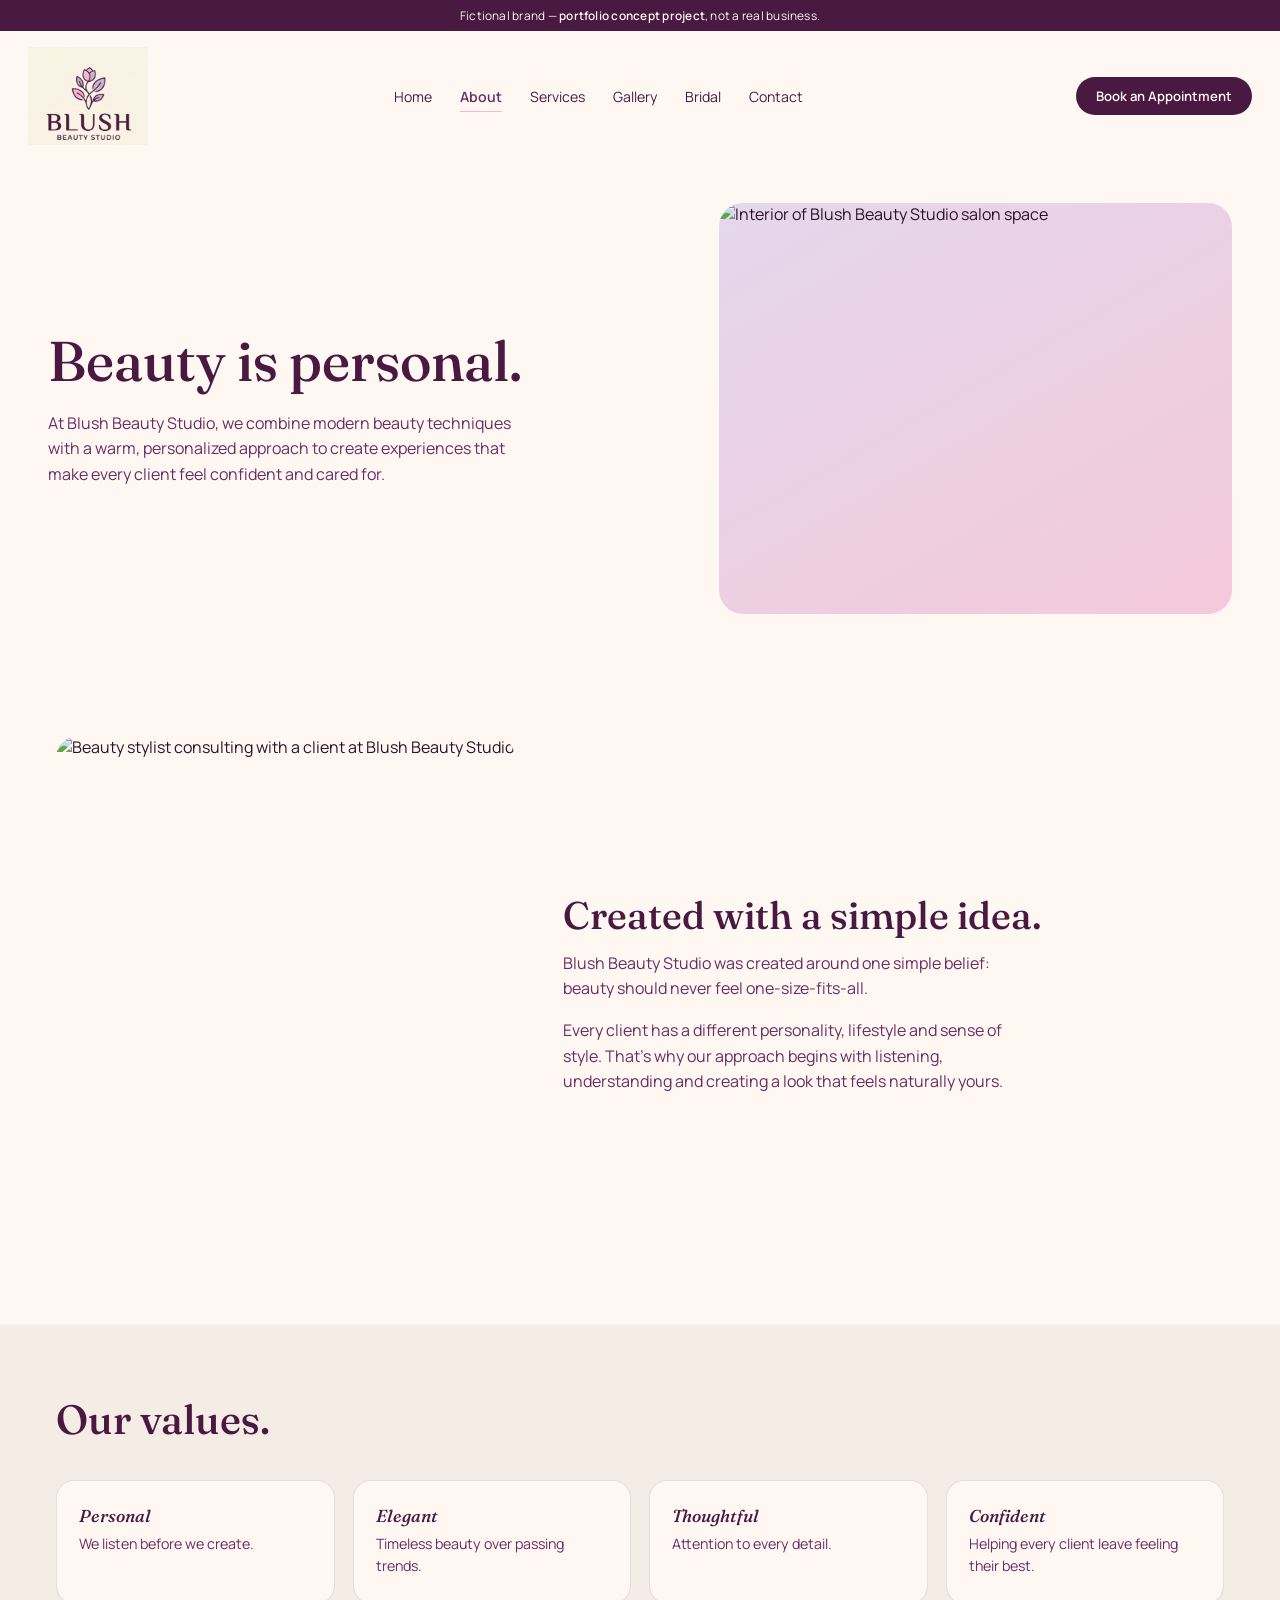
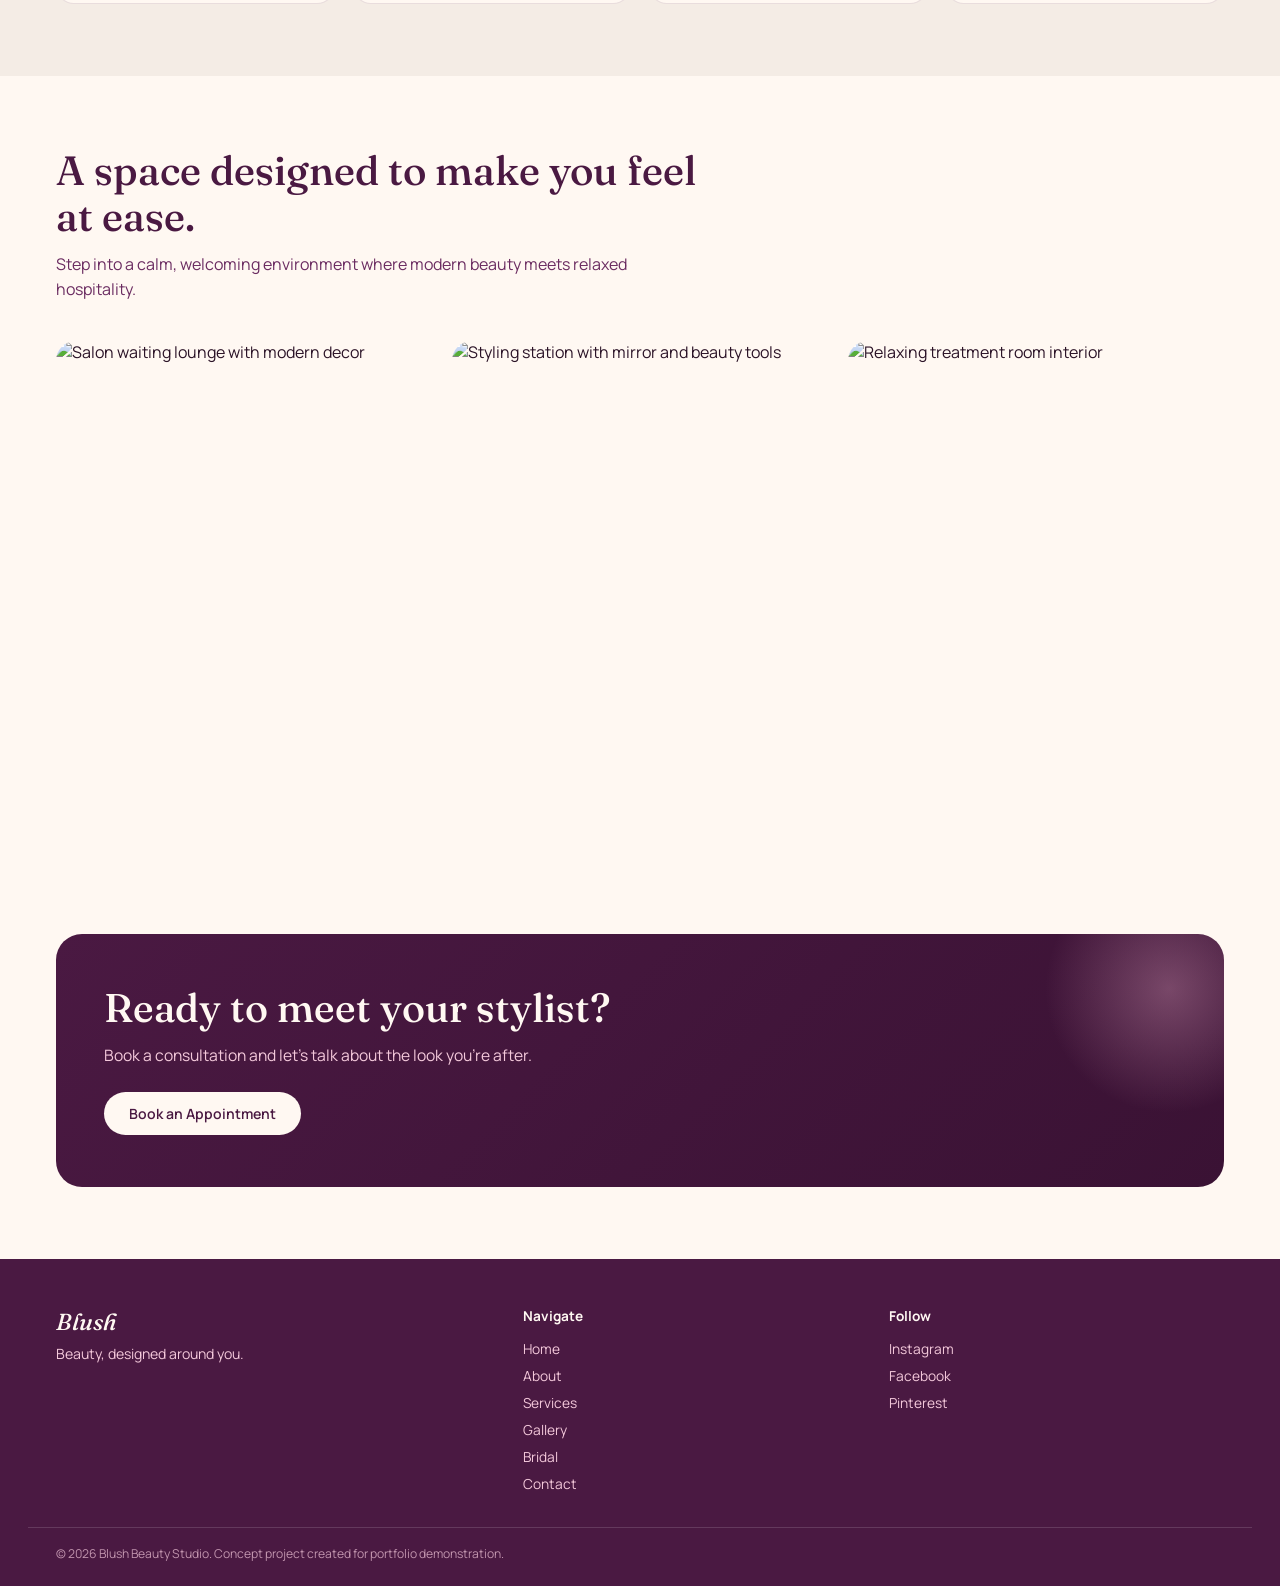
==== commit cf2ef4ca: "styles updated" ====
--- a/about.html
+++ b/about.html
@@ -15,7 +15,7 @@
     <header>
       <nav class="site-nav">
         <a href="index.html" class="brand">
-          <img src="images/blush-logo.png" alt="Blush Beauty Studio Logo" />
+          <img src="image/salonlogo.png" alt="Blush Beauty Studio Logo" />
         </a>
         <ul class="nav-links">
           <li><a href="index.html">Home</a></li>
